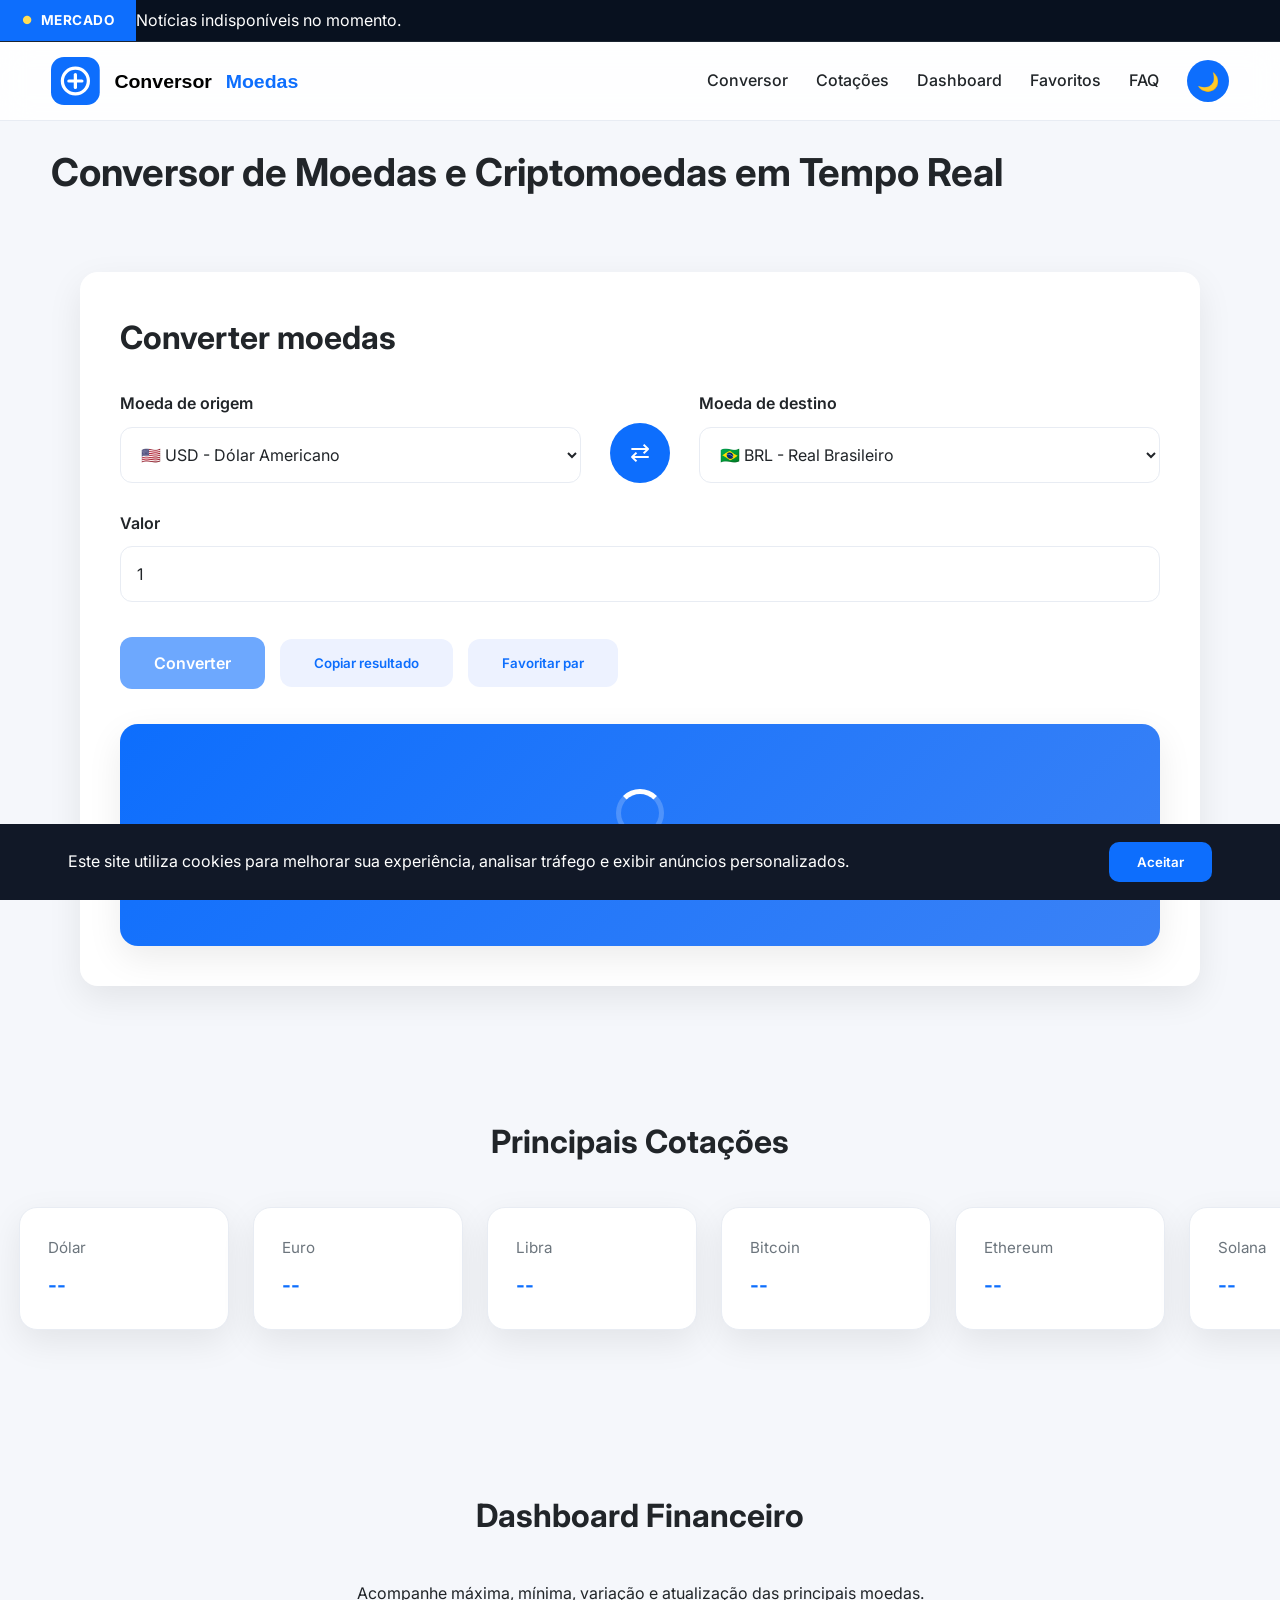
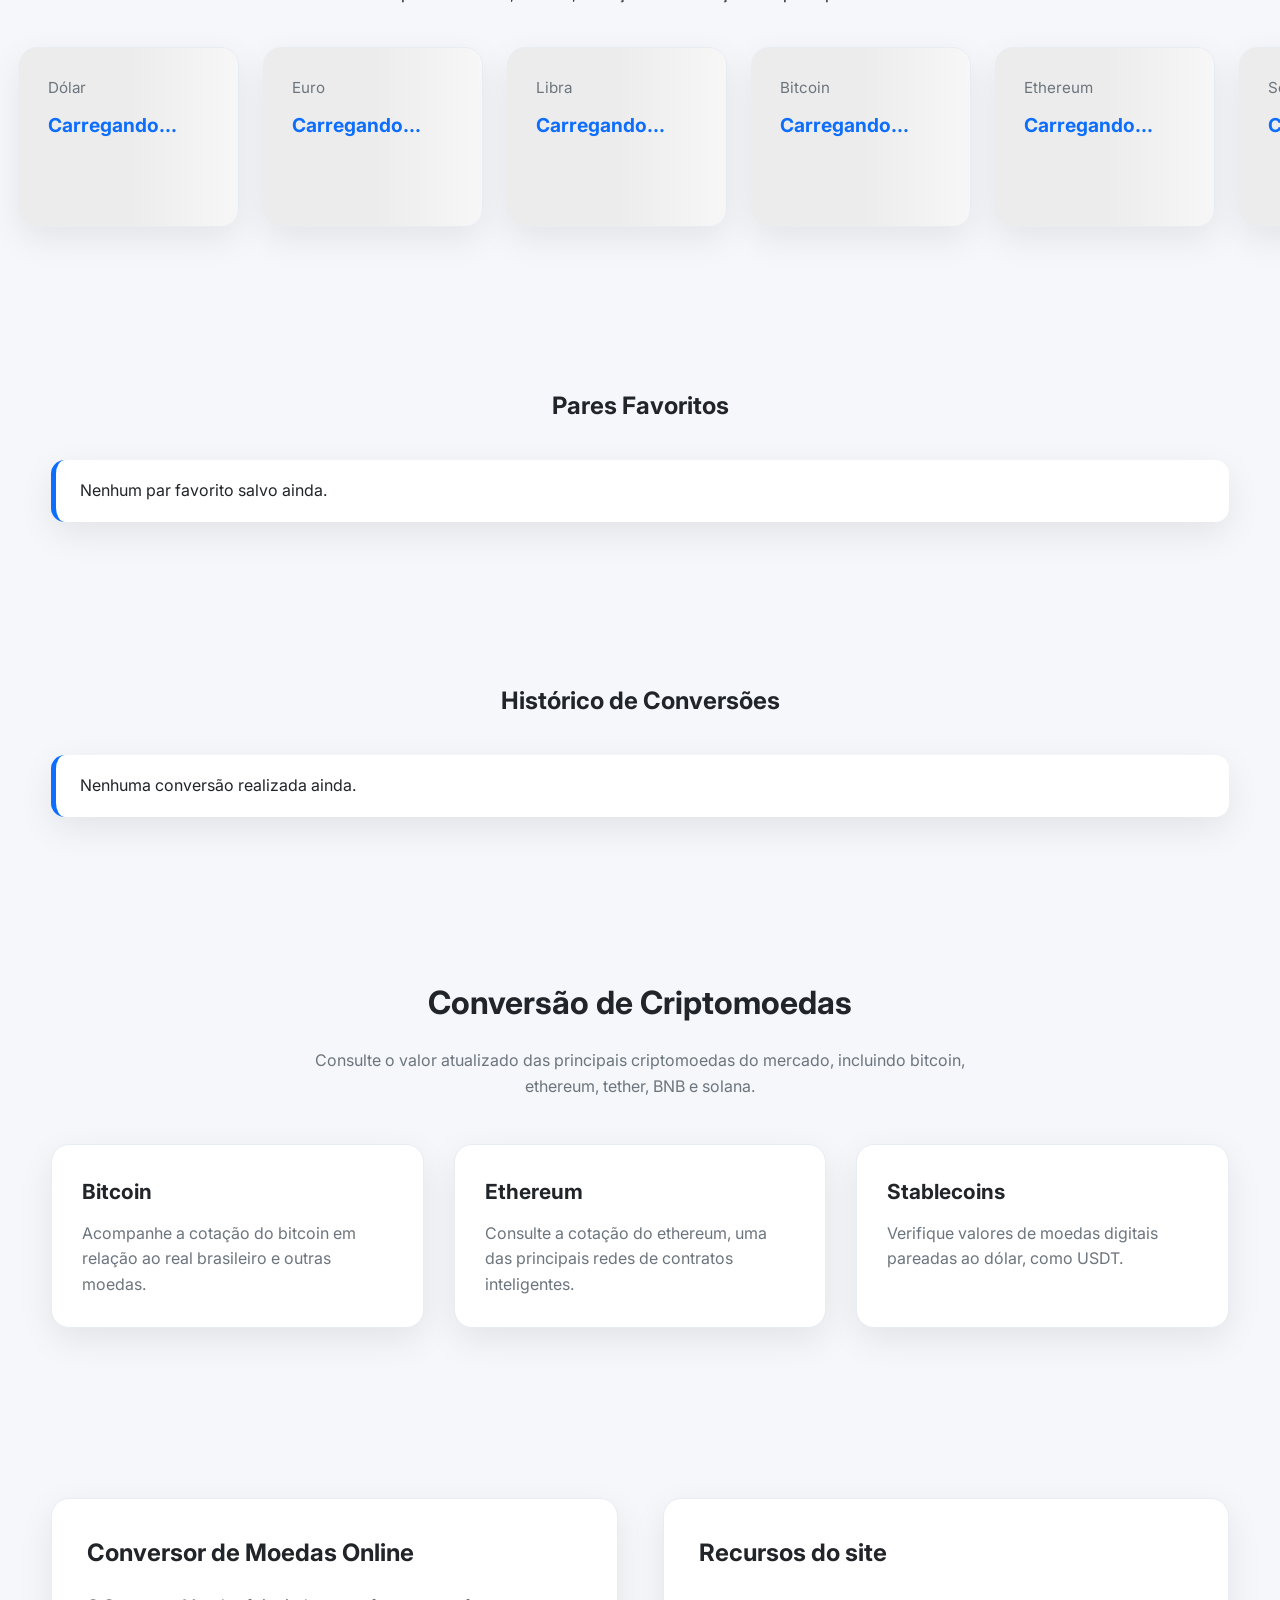
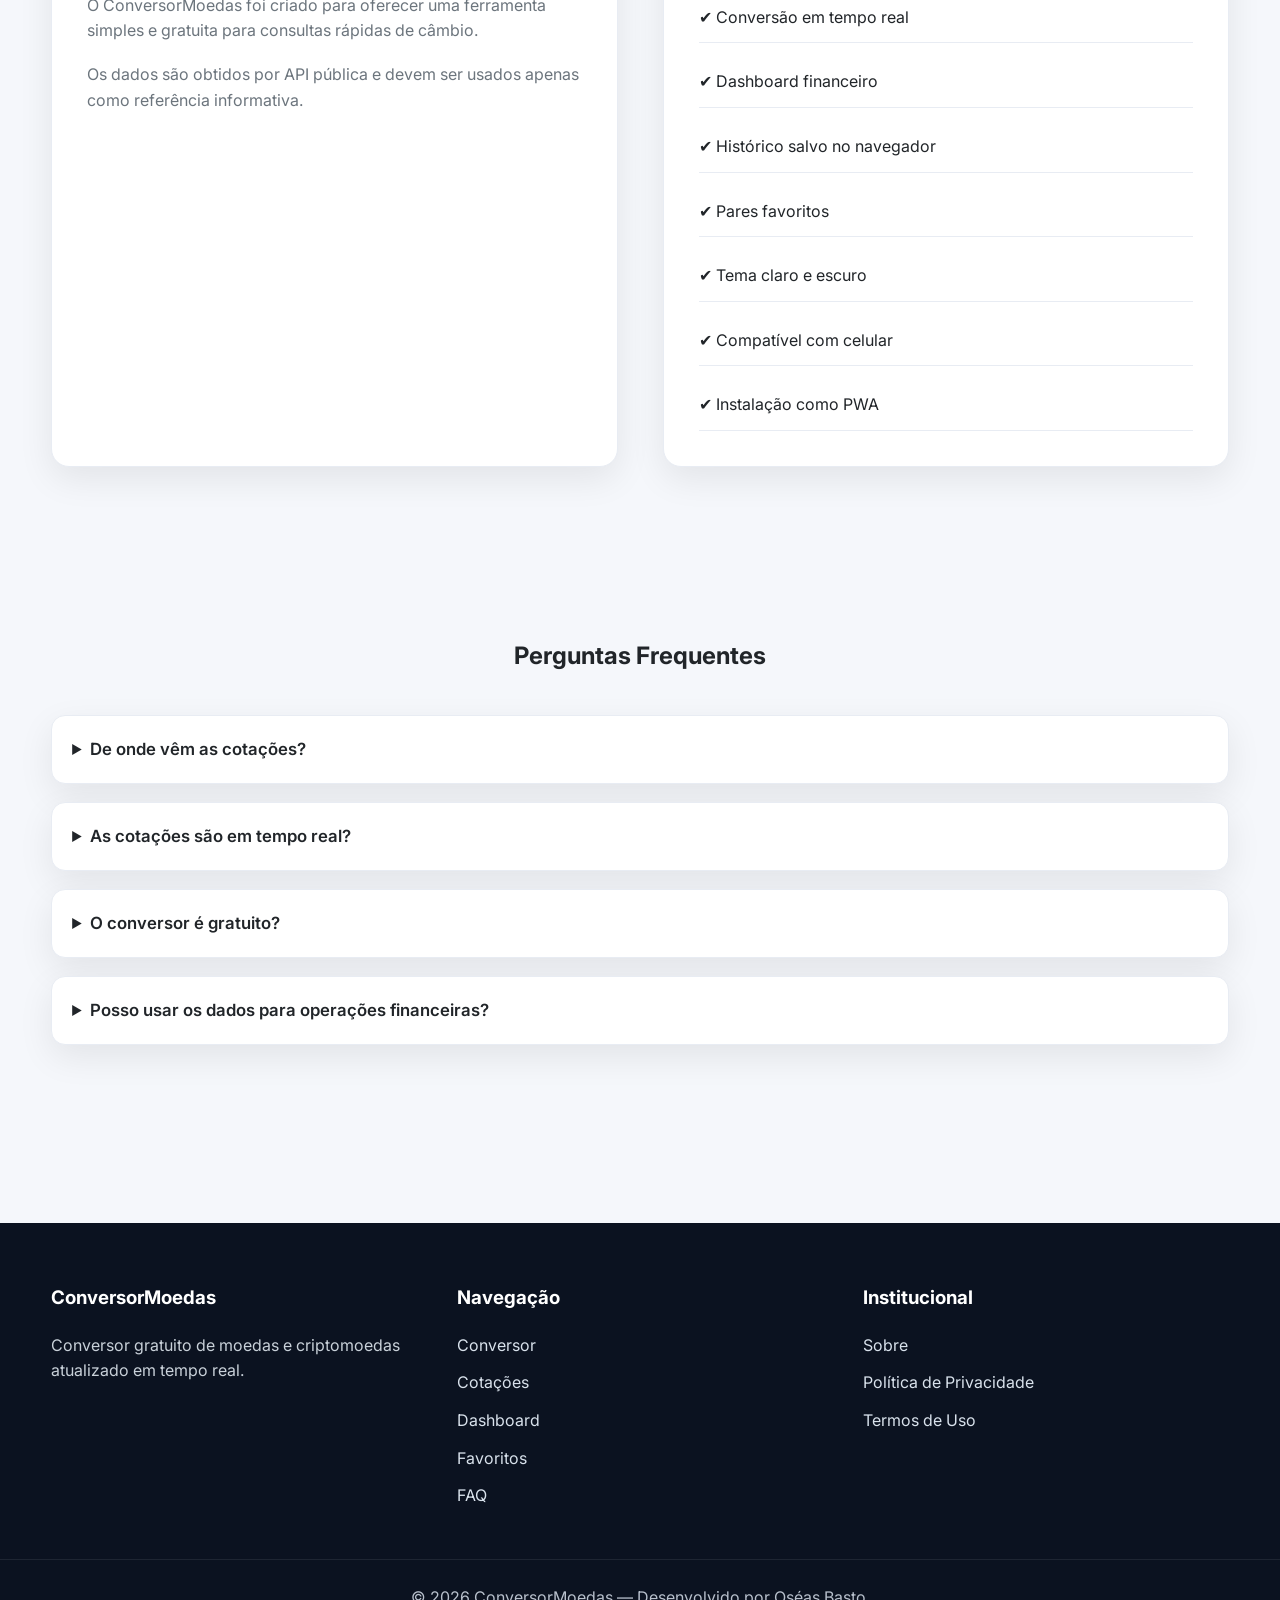
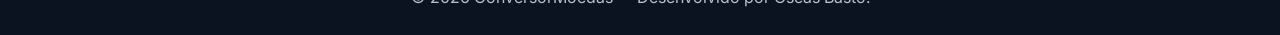
==== index.html @ 01200a3b "Add files via upload" ====
<!DOCTYPE html>
<html lang="pt-BR">

<head>
    <meta charset="UTF-8">
    <meta http-equiv="X-UA-Compatible" content="IE=edge">

    <meta name="viewport" content="width=device-width, initial-scale=1.0">

    <title>Conversor de Moedas Online | Dólar, Euro, Bitcoin e Criptomoedas</title>

    <meta name="description"
        content="Conversor de moedas online gratuito com cotações em tempo real. Converta dólar, euro, libra, real brasileiro, bitcoin, ethereum e diversas criptomoedas.">

    <meta name="keywords"
        content="conversor de moedas, cotação do dólar, dólar hoje, euro hoje, bitcoin, ethereum, criptomoedas, câmbio, real brasileiro, conversor online">

    <meta name="author" content="Oséas Basto">
    <meta name="robots" content="index,follow">
    <meta name="theme-color" content="#0d6efd">

    <link rel="canonical" href="https://oseas-basto.github.io/conversor-moedas/">

    <!-- Open Graph -->
    <meta property="og:type" content="website">
    <meta property="og:locale" content="pt_BR">
    <meta property="og:title" content="Conversor de Moedas Online">
    <meta property="og:description"
        content="Converta moedas e criptomoedas em tempo real com cotações atualizadas automaticamente.">
    <meta property="og:url" content="https://oseas-basto.github.io/conversor-moedas/">
    <meta property="og:image" content="https://oseas-basto.github.io/conversor-moedas/assets/preview.jpg">

    <!-- Twitter / X -->
    <meta name="twitter:card" content="summary_large_image">
    <meta name="twitter:title" content="Conversor de Moedas Online">
    <meta name="twitter:description"
        content="Conversor gratuito de moedas e criptomoedas em tempo real.">
    <meta name="twitter:image" content="https://oseas-basto.github.io/conversor-moedas/assets/preview.jpg">

    <!-- Favicons / PWA -->
    <link rel="icon" href="assets/favicon.ico">
    <link rel="apple-touch-icon" href="assets/apple-touch-icon.png">
    <link rel="manifest" href="site.webmanifest">

    <!-- Google Fonts -->
    <link rel="preconnect" href="https://fonts.googleapis.com">
    <link rel="preconnect" href="https://fonts.gstatic.com" crossorigin>

    <link
        href="https://fonts.googleapis.com/css2?family=Inter:wght@300;400;500;600;700;800&display=swap"
        rel="stylesheet">

    <!-- CSS -->
    <link rel="stylesheet" href="css/styles.css">

    <!-- Google Analytics GA4 -->
    <!-- Troque G-XXXXXXXXXX pelo seu ID real do Google Analytics -->
    <script async src="https://www.googletagmanager.com/gtag/js?id=G-XXXXXXXXXX"></script>

    <script>
        window.dataLayer = window.dataLayer || [];

        function gtag() {
            dataLayer.push(arguments);
        }

        gtag("js", new Date());
        gtag("config", "G-XXXXXXXXXX");
    </script>

    <!-- Google AdSense -->
    <!-- O client já está configurado com seu código informado anteriormente -->
    <script async
        src="https://pagead2.googlesyndication.com/pagead/js/adsbygoogle.js?client=ca-pub-1789274466160316"
        crossorigin="anonymous"></script>

    <!-- Schema.org -->
    <script type="application/ld+json">
    {
        "@context": "https://schema.org",
        "@type": "WebApplication",
        "name": "Conversor de Moedas",
        "url": "https://oseas-basto.github.io/conversor-moedas/",
        "description": "Conversor de moedas online gratuito com cotações em tempo real.",
        "applicationCategory": "FinanceApplication",
        "operatingSystem": "Web",
        "author": {
            "@type": "Person",
            "name": "Oséas Basto"
        },
        "offers": {
            "@type": "Offer",
            "price": "0",
            "priceCurrency": "BRL"
        }
    }
    </script>
</head>

<body>

	<div class="news-ticker" aria-label="Notícias do mercado financeiro">
		<div class="news-ticker-label">
			Mercado
		</div>

		<div class="news-ticker-wrapper">
			<div id="newsTickerContent" class="news-ticker-content">
				<span>Carregando notícias do mercado financeiro...</span>
			</div>
		</div>
	</div>

    <header>
        <div class="container">

            <a href="index.html" class="logo" aria-label="Página inicial">
				<img src="assets/logo.svg" alt="Conversor de Moedas">
			</a>

            <nav aria-label="Menu principal">
                <ul>
                    <li><a href="#converter">Conversor</a></li>
                    <li><a href="#cotacoes">Cotações</a></li>
                    <li><a href="#dashboard">Dashboard</a></li>
                    <li><a href="#favoritos">Favoritos</a></li>
                    <li><a href="#faq">FAQ</a></li>

                    <li>
                        <button id="themeButton" type="button" aria-label="Alternar tema">
                            🌙
                        </button>
                    </li>
                </ul>
            </nav>

        </div>
    </header>

    <main>
	
		
        <section class="hero">
            <div class="container">

                <div class="hero-text fade-up">
                    <h2>
                        Conversor de Moedas e Criptomoedas em Tempo Real
                    </h2

                </div>

            </div>
        </section>

        <section id="converter" class="converter-section">
            <div class="container">

                <div class="converter-card fade-up">

                    <h2>Converter moedas</h2>

                    <div class="converter-grid">

                        <div class="field">
                            <label for="fromCurrency">Moeda de origem</label>

                            <select id="fromCurrency">
                                <option value="USD">🇺🇸 USD - Dólar Americano</option>
                                <option value="EUR">🇪🇺 EUR - Euro</option>
                                <option value="BRL">🇧🇷 BRL - Real Brasileiro</option>
                                <option value="GBP">🇬🇧 GBP - Libra Esterlina</option>
                                <option value="JPY">🇯🇵 JPY - Iene Japonês</option>
                                <option value="CHF">🇨🇭 CHF - Franco Suíço</option>
                                <option value="CAD">🇨🇦 CAD - Dólar Canadense</option>
                                <option value="AUD">🇦🇺 AUD - Dólar Australiano</option>
                                <option value="ARS">🇦🇷 ARS - Peso Argentino</option>
                                <option value="BTC">₿ BTC - Bitcoin</option>
                                <option value="ETH">Ξ ETH - Ethereum</option>
                                <option value="USDT">₮ USDT - Tether</option>
                                <option value="BNB">BNB - Binance Coin</option>
                                <option value="SOL">SOL - Solana</option>
                            </select>
                        </div>

                        <div class="swap">
                            <button id="swapCurrencies" type="button" aria-label="Inverter moedas">
                                ⇄
                            </button>
                        </div>

                        <div class="field">
                            <label for="toCurrency">Moeda de destino</label>

                            <select id="toCurrency">
                                <option value="BRL">🇧🇷 BRL - Real Brasileiro</option>
                                <option value="USD">🇺🇸 USD - Dólar Americano</option>
                                <option value="EUR">🇪🇺 EUR - Euro</option>
                                <option value="GBP">🇬🇧 GBP - Libra Esterlina</option>
                                <option value="JPY">🇯🇵 JPY - Iene Japonês</option>
                                <option value="CHF">🇨🇭 CHF - Franco Suíço</option>
                                <option value="CAD">🇨🇦 CAD - Dólar Canadense</option>
                                <option value="AUD">🇦🇺 AUD - Dólar Australiano</option>
                                <option value="ARS">🇦🇷 ARS - Peso Argentino</option>
                            </select>
                        </div>

                    </div>

                    <div class="field amount">
                        <label for="amount">Valor</label>

                        <input
                            type="number"
                            id="amount"
                            placeholder="Digite um valor"
                            value="1"
                            min="0"
                            step="0.01">
                    </div>

                    <div class="actions">
                        <button id="convertButton" type="button" class="btn-primary">
                            Converter
                        </button>

                        <button id="copyButton" type="button" class="btn-secondary">
                            Copiar resultado
                        </button>

                        <button id="favoriteButton" type="button" class="btn-secondary">
                            Favoritar par
                        </button>
                    </div>

                    <div class="result-card">

                        <div class="loading hidden" id="loading">
                            <div class="spinner"></div>
                            <p>Consultando cotação...</p>
                        </div>

                        <div id="resultContainer">
                            <h3>Resultado</h3>

                            <h2 id="resultValue">--</h2>

                            <div class="quotation">

                                <div>
                                    <span>Cotação</span>
                                    <strong id="exchangeRate">--</strong>
                                </div>

                                <div>
                                    <span>Máxima</span>
                                    <strong id="highValue">--</strong>
                                </div>

                                <div>
                                    <span>Mínima</span>
                                    <strong id="lowValue">--</strong>
                                </div>

                            </div>

                            <p id="lastUpdate" class="last-update">
                                Última atualização: --
                            </p>
                        </div>

                    </div>

                </div>

            </div>
        </section>

        <section id="cotacoes" class="market-section">
            <div class="container">

                <h2>Principais Cotações</h2>

                <div class="market-grid">

                    <article class="market-card">
                        <span>Dólar</span>
                        <strong id="usdPrice">--</strong>
                    </article>

                    <article class="market-card">
                        <span>Euro</span>
                        <strong id="eurPrice">--</strong>
                    </article>

                    <article class="market-card">
                        <span>Libra</span>
                        <strong id="gbpPrice">--</strong>
                    </article>

                    <article class="market-card">
                        <span>Bitcoin</span>
                        <strong id="btcPrice">--</strong>
                    </article>

                    <article class="market-card">
                        <span>Ethereum</span>
                        <strong id="ethPrice">--</strong>
                    </article>

                    <article class="market-card">
                        <span>Solana</span>
                        <strong id="solPrice">--</strong>
                    </article>

                </div>

            </div>
        </section>

        <section id="dashboard" class="market-section">
            <div class="container">

                <h2>Dashboard Financeiro</h2>

                <p class="text-center mb-4">
                    Acompanhe máxima, mínima, variação e atualização das principais moedas.
                </p>

                <div id="dashboardList" class="market-grid"></div>

            </div>
        </section>

        <section id="favoritos" class="history-section">
            <div class="container">

                <h2>Pares Favoritos</h2>

                <div id="favoritesList" class="history-list"></div>

            </div>
        </section>

        <section class="history-section">
            <div class="container">

                <h2>Histórico de Conversões</h2>

                <div id="historyList" class="history-list"></div>

            </div>
        </section>

        <section class="info-section">
            <div class="container">

                <h2>Conversão de Criptomoedas</h2>

                <p>
                    Consulte o valor atualizado das principais criptomoedas do mercado,
                    incluindo bitcoin, ethereum, tether, BNB e solana.
                </p>

                <div class="features">

                    <article>
                        <h3>Bitcoin</h3>
                        <p>
                            Acompanhe a cotação do bitcoin em relação ao real brasileiro
                            e outras moedas.
                        </p>
                    </article>

                    <article>
                        <h3>Ethereum</h3>
                        <p>
                            Consulte a cotação do ethereum, uma das principais redes de
                            contratos inteligentes.
                        </p>
                    </article>

                    <article>
                        <h3>Stablecoins</h3>
                        <p>
                            Verifique valores de moedas digitais pareadas ao dólar,
                            como USDT.
                        </p>
                    </article>

                </div>

            </div>
        </section>

        <section class="about-section">
            <div class="container">

                <div class="about-grid">

                    <article>
                        <h2>Conversor de Moedas Online</h2>

                        <p>
                            O ConversorMoedas foi criado para oferecer uma ferramenta
                            simples e gratuita para consultas rápidas de câmbio.
                        </p>

                        <p>
                            Os dados são obtidos por API pública e devem ser usados
                            apenas como referência informativa.
                        </p>
                    </article>

                    <article>
                        <h2>Recursos do site</h2>

                        <ul class="resource-list">
                            <li>✔ Conversão em tempo real</li>
                            <li>✔ Dashboard financeiro</li>
                            <li>✔ Histórico salvo no navegador</li>
                            <li>✔ Pares favoritos</li>
                            <li>✔ Tema claro e escuro</li>
                            <li>✔ Compatível com celular</li>
                            <li>✔ Instalação como PWA</li>
                        </ul>
                    </article>

                </div>

            </div>
        </section>

        <section id="faq" class="faq-section">
            <div class="container">

                <h2>Perguntas Frequentes</h2>

                <details>
                    <summary>De onde vêm as cotações?</summary>
                    <p>
                        As cotações são obtidas através da AwesomeAPI, uma API pública
                        de dados financeiros.
                    </p>
                </details>

                <details>
                    <summary>As cotações são em tempo real?</summary>
                    <p>
                        As informações são atualizadas periodicamente conforme a
                        disponibilidade da API.
                    </p>
                </details>

                <details>
                    <summary>O conversor é gratuito?</summary>
                    <p>
                        Sim. O uso do ConversorMoedas é gratuito.
                    </p>
                </details>

                <details>
                    <summary>Posso usar os dados para operações financeiras?</summary>
                    <p>
                        Os dados são apenas informativos. Antes de realizar operações
                        financeiras, consulte bancos, corretoras ou instituições autorizadas.
                    </p>
                </details>

            </div>
        </section>

    </main>

    <footer>
        <div class="container footer-grid">

            <div>
                <h3>ConversorMoedas</h3>

                <p>
                    Conversor gratuito de moedas e criptomoedas atualizado em tempo real.
                </p>
            </div>

            <div>
                <h3>Navegação</h3>

                <ul>
                    <li><a href="#converter">Conversor</a></li>
                    <li><a href="#cotacoes">Cotações</a></li>
                    <li><a href="#dashboard">Dashboard</a></li>
                    <li><a href="#favoritos">Favoritos</a></li>
                    <li><a href="#faq">FAQ</a></li>
                </ul>
            </div>

            <div>
                <h3>Institucional</h3>

                <ul>
                    <li><a href="sobre.html">Sobre</a></li>
                    <li><a href="politica-privacidade.html">Política de Privacidade</a></li>
                    <li><a href="termos-uso.html">Termos de Uso</a></li>
                </ul>
            </div>

        </div>

        <div class="copyright">
            <p>
                © 2026 ConversorMoedas — Desenvolvido por Oséas Basto.
            </p>
        </div>
    </footer>

    <button
        id="backToTop"
        class="back-to-top"
        type="button"
        aria-label="Voltar ao topo">
        ↑
    </button>

    <div id="cookieBanner" class="cookie-banner">
        <div class="cookie-content">

            <p>
                Este site utiliza cookies para melhorar sua experiência,
                analisar tráfego e exibir anúncios personalizados.
            </p>

            <button id="acceptCookies" type="button">
                Aceitar
            </button>

        </div>
    </div>

    <!-- JavaScript -->
    <script defer src="js/api.js"></script>
	<script defer src="js/ui.js"></script>
	<script defer src="js/history.js"></script>
	<script defer src="js/favorites.js"></script>
	<script defer src="js/theme.js"></script>
	<script defer src="js/dashboard.js"></script>
	<script defer src="js/converter.js"></script>
	<script defer src="js/news.js"></script>
	<script defer src="js/app.js"></script>
	

</body>

</html>
---- css/styles.css ----
/* ===========================================================
   Conversor de Moedas
   styles.css
   Parte 1/4
   Desenvolvido para GitHub Pages
=========================================================== */

/*==========================
  RESET
===========================*/

*,
*::before,
*::after{
    margin:0;
    padding:0;
    box-sizing:border-box;
}

html{
    scroll-behavior:smooth;
}

body{

    font-family:'Inter',sans-serif;

    background:#f5f7fb;

    color:#222;

    line-height:1.6;

    overflow-x:hidden;

}

/*==========================
  VARIÁVEIS
===========================*/

:root{

    --primary:#0d6efd;

    --primary-dark:#0a58ca;

    --secondary:#198754;

    --danger:#dc3545;

    --warning:#ffc107;

    --dark:#212529;

    --dark2:#343a40;

    --light:#ffffff;

    --gray:#6c757d;

    --border:#e8ecf3;

    --background:#f5f7fb;

    --card:#ffffff;

    --shadow:

        0 12px 35px rgba(0,0,0,.08);

    --radius:18px;

    --transition:.30s ease;

}

/*==========================
  DARK MODE
===========================*/

body.dark{

    --background:#111827;

    --card:#1f2937;

    --light:#1f2937;

    --dark:#f3f4f6;

    --dark2:#d1d5db;

    --border:#374151;

    --gray:#9ca3af;

}

/*==========================
  ELEMENTOS
===========================*/

body{

    background:var(--background);

    color:var(--dark);

}

img{

    max-width:100%;

    display:block;

}

a{

    text-decoration:none;

    color:inherit;

}

ul{

    list-style:none;

}

button{

    border:none;

    cursor:pointer;

    font-family:inherit;

}

input,
select{

    font-family:inherit;

}

/*==========================
  CONTAINER
===========================*/

.container{

    width:min(1200px,92%);

    margin:auto;

}

/*==========================
 HEADER
===========================*/

header{

    position:sticky;

    top:0;

    z-index:999;

    background:rgba(255,255,255,.88);

    backdrop-filter:blur(15px);

    border-bottom:1px solid var(--border);

}

body.dark header{

    background:rgba(17,24,39,.90);

}

header .container{

    display:flex;

    align-items:center;

    justify-content:space-between;

    height:78px;

}

.logo{

    display:flex;

    align-items:center;

    gap:14px;

}

.logo{
    color: var(--dark);
    overflow: visible;
    min-width: 260px;
}

body.dark .logo{
    color: #ffffff;
}

.logo img{
    width: 260px;
    height: auto;
    display: block;
}


.logo h1{

    font-size:1.35rem;

    font-weight:700;

}

.logo span{

    color:var(--primary);

}

/*==========================
 MENU
===========================*/

nav ul{

    display:flex;

    gap:28px;

    align-items:center;

}

nav a{

    font-weight:500;

    transition:var(--transition);

}

nav a:hover{

    color:var(--primary);

}

#themeButton{

    width:42px;

    height:42px;

    border-radius:50%;

    background:var(--primary);

    color:#fff;

    font-size:18px;

    transition:.3s;

}

#themeButton:hover{

    transform:rotate(180deg);

}

/*==========================
 HERO
===========================*/

.hero{

    padding:90px 0 70px;

}

.hero .container{

    display:grid;

    grid-template-columns:1fr 500px;

    gap:50px;

    align-items:center;

}

.hero h2{

    font-size:3.1rem;

    line-height:1.1;

    margin-bottom:22px;

}

.hero p{

    font-size:1.15rem;

    color:var(--gray);

    max-width:650px;

}

.hero-image{

    display:flex;

    justify-content:center;

}

/*==========================
 CONVERTER
===========================*/

.converter-section{

    padding:50px 0;

}

.converter-card{

    background:var(--card);

    border-radius:var(--radius);

    padding:40px;

    box-shadow:var(--shadow);

}

.converter-card h2{

    margin-bottom:28px;

    font-size:2rem;

}

.converter-grid{

    display:grid;

    grid-template-columns:

        1fr
        80px
        1fr;

    gap:20px;

    align-items:end;

}

.field{

    display:flex;

    flex-direction:column;

    gap:10px;

}

.field label{

    font-weight:600;

}

.field select,

.field input{

    height:56px;

    border:1px solid var(--border);

    border-radius:12px;

    padding:0 16px;

    font-size:16px;

    background:var(--light);

    color:var(--dark);

    transition:.25s;

}

.field input:focus,

.field select:focus{

    outline:none;

    border-color:var(--primary);

    box-shadow:0 0 0 4px rgba(13,110,253,.12);

}

.swap{

    display:flex;

    justify-content:center;

}

#swapCurrencies{

    width:60px;

    height:60px;

    border-radius:50%;

    background:var(--primary);

    color:#fff;

    font-size:24px;

    transition:.3s;

}

#swapCurrencies:hover{

    transform:rotate(180deg);

}

.amount{

    margin-top:28px;

}

.actions{

    margin-top:35px;

    display:flex;

    gap:15px;

    flex-wrap:wrap;

}

.btn-primary{

    background:var(--primary);

    color:#fff;

    padding:16px 34px;

    border-radius:12px;

    font-size:16px;

    font-weight:600;

    transition:.3s;

}

.btn-primary:hover{

    background:var(--primary-dark);

    transform:translateY(-2px);

}

.btn-secondary{

    background:#edf2ff;

    color:var(--primary);

    padding:16px 34px;

    border-radius:12px;

    font-weight:600;

    transition:.3s;

}

.btn-secondary:hover{

    transform:translateY(-2px);

    background:#dbe6ff;

}

/*==========================
 RESULTADO
===========================*/

.result-card{

    margin-top:35px;

    background:linear-gradient(
        135deg,
        #0d6efd,
        #3b82f6
    );

    color:#fff;

    border-radius:18px;

    padding:35px;

    box-shadow:var(--shadow);

}

.result-card h3{

    font-size:1rem;

    opacity:.85;

}

#resultValue{

    margin-top:12px;

    font-size:2.8rem;

    font-weight:700;

}

.quotation{

    margin-top:30px;

    display:grid;

    grid-template-columns:repeat(3,1fr);

    gap:20px;

}

.quotation div{

    background:rgba(255,255,255,.12);

    padding:18px;

    border-radius:12px;

}

.quotation span{

    display:block;

    opacity:.8;

    margin-bottom:6px;

    font-size:.9rem;

}

.quotation strong{

    font-size:1.25rem;

}

.last-update{

    margin-top:25px;

    opacity:.85;

    font-size:.9rem;

}

/* ===== Continuação na Parte 2/4 ===== */

/*==========================================================
  DASHBOARD DE COTAÇÕES
==========================================================*/

.market-section{

    padding:80px 0;

}

.market-section h2{

    font-size:2rem;

    margin-bottom:40px;

    text-align:center;

}

.market-grid{

    display:grid;

    grid-template-columns:repeat(auto-fit,minmax(180px,1fr));

    gap:24px;

}

.market-card{

    background:var(--card);

    border-radius:18px;

    padding:28px;

    box-shadow:var(--shadow);

    transition:var(--transition);

    border:1px solid var(--border);

}

.market-card:hover{

    transform:translateY(-8px);

    box-shadow:0 18px 45px rgba(0,0,0,.12);

}

.market-card span{

    display:block;

    color:var(--gray);

    margin-bottom:10px;

    font-size:.95rem;

}

.market-card strong{

    font-size:1.8rem;

    font-weight:700;

    color:var(--primary);

}

/*==========================================================
  CRIPTOMOEDAS
==========================================================*/

.info-section{

    padding:80px 0;

}

.info-section h2{

    text-align:center;

    margin-bottom:20px;

    font-size:2rem;

}

.info-section> .container > p{

    max-width:720px;

    margin:auto;

    text-align:center;

    color:var(--gray);

    margin-bottom:45px;

}

.features{

    display:grid;

    grid-template-columns:repeat(auto-fit,minmax(260px,1fr));

    gap:30px;

}

.features article{

    background:var(--card);

    border-radius:18px;

    padding:30px;

    border:1px solid var(--border);

    box-shadow:var(--shadow);

    transition:var(--transition);

}

.features article:hover{

    transform:translateY(-6px);

}

.features h3{

    margin-bottom:12px;

    font-size:1.3rem;

}

.features p{

    color:var(--gray);

}

/*==========================================================
 HISTÓRICO
==========================================================*/

.history-section{

    padding:80px 0;

}

.history-section h2{

    text-align:center;

    margin-bottom:35px;

}

.history-list{

    display:grid;

    gap:18px;

}

.history-item{

    background:var(--card);

    border-radius:14px;

    padding:18px 24px;

    border-left:5px solid var(--primary);

    box-shadow:var(--shadow);

    display:flex;

    justify-content:space-between;

    align-items:center;

}

.history-item small{

    color:var(--gray);

}

/*==========================================================
 FAQ
==========================================================*/

.faq-section{

    padding:80px 0;

}

.faq-section h2{

    text-align:center;

    margin-bottom:40px;

}

details{

    background:var(--card);

    border-radius:14px;

    margin-bottom:18px;

    padding:20px;

    border:1px solid var(--border);

    box-shadow:var(--shadow);

}

summary{

    cursor:pointer;

    font-weight:600;

    font-size:1.05rem;

}

details p{

    margin-top:15px;

    color:var(--gray);

}

/*==========================================================
 SOBRE
==========================================================*/

.about-section{

    padding:90px 0;

}

.about-grid{

    display:grid;

    grid-template-columns:repeat(auto-fit,minmax(350px,1fr));

    gap:45px;

}

.about-grid article{

    background:var(--card);

    border-radius:18px;

    padding:35px;

    box-shadow:var(--shadow);

    border:1px solid var(--border);

}

.about-grid h2{

    margin-bottom:20px;

}

.about-grid p{

    color:var(--gray);

    margin-bottom:18px;

}

.resource-list{

    display:grid;

    gap:14px;

}

.resource-list li{

    padding:12px 0;

    border-bottom:1px solid var(--border);

}

/*==========================================================
 FOOTER
==========================================================*/

footer{

    background:#0b1220;

    color:#fff;

    padding-top:60px;

    margin-top:80px;

}

.footer-grid{

    display:grid;

    grid-template-columns:repeat(auto-fit,minmax(250px,1fr));

    gap:40px;

}

.footer-grid h3{

    margin-bottom:20px;

}

.footer-grid p{

    color:#c9d1d9;

}

.footer-grid ul{

    display:grid;

    gap:12px;

}

.footer-grid a{

    color:#d9e2ec;

    transition:.25s;

}

.footer-grid a:hover{

    color:#4ea1ff;

}

.copyright{

    border-top:1px solid rgba(255,255,255,.08);

    margin-top:50px;

    padding:25px;

    text-align:center;

    color:#b8c0cc;

}

/*==========================================================
 LOADING
==========================================================*/

.loading{

    display:flex;

    flex-direction:column;

    align-items:center;

    justify-content:center;

    gap:18px;

    padding:30px;

}

.hidden{

    display:none;

}

.spinner{

    width:48px;

    height:48px;

    border:5px solid rgba(255,255,255,.2);

    border-top:5px solid #fff;

    border-radius:50%;

    animation:spin .9s linear infinite;

}

@keyframes spin{

    to{

        transform:rotate(360deg);

    }

}

/*==========================================================
 SKELETON LOADING
==========================================================*/

.skeleton{

    background:linear-gradient(
        90deg,
        #ececec 25%,
        #f7f7f7 50%,
        #ececec 75%
    );

    background-size:200% 100%;

    animation:skeleton 1.2s infinite linear;

}

@keyframes skeleton{

    from{

        background-position:200% 0;

    }

    to{

        background-position:-200% 0;

    }

}

/* ===== Continuação na Parte 3/4 ===== */

/*==========================================================
 ANIMAÇÕES
==========================================================*/

.fade-up{

    animation:fadeUp .7s ease both;

}

.fade-left{

    animation:fadeLeft .7s ease both;

}

.fade-right{

    animation:fadeRight .7s ease both;

}

.zoom-in{

    animation:zoomIn .5s ease both;

}

@keyframes fadeUp{

    from{

        opacity:0;

        transform:translateY(35px);

    }

    to{

        opacity:1;

        transform:translateY(0);

    }

}

@keyframes fadeLeft{

    from{

        opacity:0;

        transform:translateX(-35px);

    }

    to{

        opacity:1;

        transform:translateX(0);

    }

}

@keyframes fadeRight{

    from{

        opacity:0;

        transform:translateX(35px);

    }

    to{

        opacity:1;

        transform:translateX(0);

    }

}

@keyframes zoomIn{

    from{

        opacity:0;

        transform:scale(.8);

    }

    to{

        opacity:1;

        transform:scale(1);

    }

}

/*==========================================================
 BOTÃO VOLTAR AO TOPO
==========================================================*/

.back-to-top{

    position:fixed;

    right:30px;

    bottom:30px;

    width:55px;

    height:55px;

    border-radius:50%;

    background:var(--primary);

    color:#fff;

    font-size:22px;

    display:flex;

    align-items:center;

    justify-content:center;

    box-shadow:var(--shadow);

    transition:.3s;

    opacity:0;

    visibility:hidden;

    z-index:999;

}

.back-to-top.show{

    opacity:1;

    visibility:visible;

}

.back-to-top:hover{

    transform:translateY(-5px);

    background:var(--primary-dark);

}

/*==========================================================
 COOKIE BANNER
==========================================================*/

.cookie-banner{

    position:fixed;

    left:0;

    right:0;

    bottom:0;

    background:#111827;

    color:#fff;

    padding:18px;

    z-index:9999;

    display:none;

}

.cookie-banner.show{

    display:block;

}

.cookie-content{

    width:min(1200px,92%);

    margin:auto;

    display:flex;

    align-items:center;

    justify-content:space-between;

    gap:20px;

}

.cookie-content button{

    background:var(--primary);

    color:#fff;

    padding:12px 28px;

    border-radius:10px;

    font-weight:600;

}

.cookie-content button:hover{

    background:var(--primary-dark);

}

/*==========================================================
 ALERTAS
==========================================================*/

.alert{

    padding:16px;

    border-radius:12px;

    margin:20px 0;

    font-weight:600;

}

.alert-success{

    background:#d1fae5;

    color:#065f46;

    border-left:5px solid #10b981;

}

.alert-error{

    background:#fee2e2;

    color:#991b1b;

    border-left:5px solid #ef4444;

}

.alert-warning{

    background:#fef3c7;

    color:#92400e;

    border-left:5px solid #f59e0b;

}

/*==========================================================
 BADGES
==========================================================*/

.badge{

    display:inline-flex;

    align-items:center;

    justify-content:center;

    padding:6px 12px;

    border-radius:999px;

    font-size:.8rem;

    font-weight:600;

}

.badge-success{

    background:#dcfce7;

    color:#166534;

}

.badge-danger{

    background:#fee2e2;

    color:#991b1b;

}

.badge-primary{

    background:#dbeafe;

    color:#1d4ed8;

}

/*==========================================================
 TABELAS
==========================================================*/

.table{

    width:100%;

    border-collapse:collapse;

    background:var(--card);

    border-radius:14px;

    overflow:hidden;

    box-shadow:var(--shadow);

}

.table th{

    background:var(--primary);

    color:#fff;

    padding:16px;

    text-align:left;

}

.table td{

    padding:16px;

    border-bottom:1px solid var(--border);

}

.table tbody tr:hover{

    background:rgba(13,110,253,.05);

}

/*==========================================================
 SCROLLBAR
==========================================================*/

::-webkit-scrollbar{

    width:10px;

}

::-webkit-scrollbar-track{

    background:var(--background);

}

::-webkit-scrollbar-thumb{

    background:var(--primary);

    border-radius:999px;

}

::-webkit-scrollbar-thumb:hover{

    background:var(--primary-dark);

}

/*==========================================================
 UTILITÁRIOS
==========================================================*/

.text-center{

    text-align:center;

}

.text-right{

    text-align:right;

}

.mt-1{margin-top:10px;}
.mt-2{margin-top:20px;}
.mt-3{margin-top:30px;}
.mt-4{margin-top:40px;}
.mt-5{margin-top:50px;}

.mb-1{margin-bottom:10px;}
.mb-2{margin-bottom:20px;}
.mb-3{margin-bottom:30px;}
.mb-4{margin-bottom:40px;}
.mb-5{margin-bottom:50px;}

.hidden{

    display:none !important;

}

.flex{

    display:flex;

}

.grid{

    display:grid;

}

.w-100{

    width:100%;

}

/*==========================================================
 TRANSIÇÕES GLOBAIS
==========================================================*/

button,
a,
input,
select,
.market-card,
.features article,
.about-grid article{

    transition:all .30s ease;

}

/* ===== Continuação na Parte 4/4 ===== */


/*==========================================================
 RESPONSIVIDADE
==========================================================*/

@media (max-width:1200px){

    .container{

        width:min(1000px,94%);

    }

}

@media (max-width:992px){

    header .container{

        flex-direction:column;

        height:auto;

        padding:18px 0;

        gap:20px;

    }

    nav ul{

        flex-wrap:wrap;

        justify-content:center;

        gap:18px;

    }

    .hero{

        padding:60px 0;

    }

    .hero .container{

        grid-template-columns:1fr;

        text-align:center;

    }

    .hero h2{

        font-size:2.5rem;

    }

    .converter-grid{

        grid-template-columns:1fr;

    }

    .swap{

        order:2;

        margin:10px 0;

    }

    .quotation{

        grid-template-columns:1fr;

    }

    .market-grid{

        grid-template-columns:repeat(2,1fr);

    }

    .features{

        grid-template-columns:1fr;

    }

    .about-grid{

        grid-template-columns:1fr;

    }

}

@media (max-width:768px){

    body{

        font-size:15px;

    }

    .hero h2{

        font-size:2rem;

    }

    .converter-card{

        padding:24px;

    }

    .actions{

        flex-direction:column;

    }

    .btn-primary,
    .btn-secondary{

        width:100%;

    }

    .market-grid{

        grid-template-columns:1fr;

    }

    .footer-grid{

        grid-template-columns:1fr;

        text-align:center;

    }

    .history-item{

        flex-direction:column;

        align-items:flex-start;

        gap:10px;

    }

    .cookie-content{

        flex-direction:column;

        text-align:center;

    }

    .back-to-top{

        right:18px;

        bottom:18px;

    }

}

@media (max-width:480px){

    .hero{

        padding:45px 0;

    }

    .hero h2{

        font-size:1.7rem;

    }

    .converter-card{

        padding:18px;

    }

    .field select,
    .field input{

        height:52px;

        font-size:15px;

    }

    .result-card{

        padding:22px;

    }

    #resultValue{

        font-size:2rem;

    }

}

/*==========================================================
 TELAS GRANDES
==========================================================*/

@media (min-width:1600px){

    .container{

        max-width:1450px;

    }

}

/*==========================================================
 IMPRESSÃO
==========================================================*/

@media print{

    header,
    footer,
    .cookie-banner,
    .back-to-top,
    #themeButton,
    .actions{

        display:none !important;

    }

    body{

        background:#fff;

        color:#000;

    }

    .converter-card,
    .result-card{

        box-shadow:none;

        border:1px solid #ccc;

    }

}

/*==========================================================
 ACESSIBILIDADE
==========================================================*/

:focus-visible{

    outline:3px solid var(--primary);

    outline-offset:3px;

}

button:disabled{

    opacity:.6;

    cursor:not-allowed;

}

::selection{

    background:var(--primary);

    color:#fff;

}

/*==========================================================
 REDUÇÃO DE MOVIMENTO
==========================================================*/

@media (prefers-reduced-motion:reduce){

    *{

        animation:none !important;

        transition:none !important;

        scroll-behavior:auto !important;

    }

}

/*==========================================================
 ESTADOS DE COTAÇÃO
==========================================================*/

.positive{

    color:#16a34a !important;

}

.negative{

    color:#dc2626 !important;

}

.neutral{

    color:#6b7280 !important;

}

/*==========================================================
 PLACEHOLDER
==========================================================*/

::placeholder{

    color:#9ca3af;

}

/*==========================================================
 LINKS
==========================================================*/

a{

    transition:.25s;

}

a:hover{

    color:var(--primary);

}

/*==========================================================
 IMAGENS
==========================================================*/

img{

    user-select:none;

    -webkit-user-drag:none;

}

/* ==========================================================
   LARGURA MAIOR PARA COTAÇÕES E DASHBOARD
========================================================== */

.market-section .container{
    width: min(1560px, 97%);
}

.market-grid{
    display: grid;
    grid-template-columns: repeat(6, minmax(210px, 1fr));
    gap: 24px;
}

#dashboardList{
    grid-template-columns: repeat(6, minmax(220px, 1fr));
}

.market-card{
    overflow: hidden;
    min-width: 0;
}

.market-card strong{
    font-size: clamp(1.2rem, 1.45vw, 1.7rem);
    white-space: nowrap;
    overflow: hidden;
    text-overflow: ellipsis;
}



#dashboardList .market-card{
    min-height: 250px;
}

@media (max-width: 1200px){
    .market-grid,
    #dashboardList{
        grid-template-columns: repeat(3, minmax(220px, 1fr));
    }
}

@media (max-width: 768px){
    .market-grid,
    #dashboardList{
        grid-template-columns: repeat(2, minmax(160px, 1fr));
    }
}

@media (max-width: 520px){
    .market-grid,
    #dashboardList{
        grid-template-columns: 1fr;
    }
}



/* ==========================================================
   TICKER DE NOTÍCIAS FINANCEIRAS
========================================================== */

.news-ticker{
    width: 100%;
    height: 42px;
    display: flex;
    align-items: center;
    background: #08111f;
    color: #ffffff;
    border-bottom: 1px solid rgba(255,255,255,.08);
    overflow: hidden;
    position: relative;
    z-index: 1000;
}

.news-ticker-label{
    height: 100%;
    min-width: 120px;
    padding: 0 22px;
    display: flex;
    align-items: center;
    justify-content: center;
    background: var(--primary);
    color: #ffffff;
    font-weight: 700;
    text-transform: uppercase;
    letter-spacing: .04em;
    font-size: .85rem;
    flex-shrink: 0;
}

.news-ticker-label::before{
    content: "●";
    margin-right: 8px;
    font-size: .7rem;
    color: #ffdd57;
}

.news-ticker-wrapper{
    flex: 1;
    overflow: hidden;
    white-space: nowrap;
}

.news-ticker-content{
    width: 100%;
    overflow: hidden;
}

.ticker-track{
    display: flex;
    width: max-content;
    animation: tickerMove 90s linear infinite;
}

.news-ticker:hover .ticker-track{
    animation-play-state: paused;
}

.ticker-items{
    display: flex;
    align-items: center;
    flex-shrink: 0;
}

.news-ticker a{
    color: #ffffff;
    font-size: .92rem;
    font-weight: 500;
    padding: 0 18px;
    white-space: nowrap;
    transition: .25s;
}

.news-ticker a:hover{
    color: #66b2ff;
}

.ticker-separator{
    color: #4ea1ff;
    font-weight: 700;
}

@keyframes tickerMove{
    from{
        transform: translateX(0);
    }

    to{
        transform: translateX(-50%);
    }
}

/* Ajuste do header abaixo do ticker */
header{
    top: 0;
}

/* Responsivo */
@media (max-width: 768px){
    .news-ticker{
        height: 38px;
    }

    .news-ticker-label{
        min-width: 90px;
        padding: 0 14px;
        font-size: .75rem;
    }

    .news-ticker a{
        font-size: .82rem;
        padding: 0 14px;
    }

    .ticker-track{
        animation-duration: 80s;
    }
}

/* ==========================================================
   TICKER FIXO NO TOPO AO ROLAR A PÁGINA
========================================================== */

.news-ticker{
    position: sticky;
    top: 0;
    z-index: 2000;
}

/* Header fica logo abaixo do ticker */
header{
    position: sticky;
    top: 42px;
    z-index: 1900;
}

@media (max-width: 1100px){
    .hero h2{
        white-space: normal;
        font-size: clamp(2rem, 6vw, 3rem);
    }

    .converter-grid{
        grid-template-columns: 1fr;
    }

    .swap{
        margin: 8px 0;
    }
}

@media (max-width: 768px){
    .hero{
        padding: 32px 0 20px;
    }

    .hero-text{
        text-align: left;
    }

    .converter-card{
        padding: 24px;
    }
}


/* ==========================================================
   ALINHAMENTO GERAL DO HERO E CONVERSOR
========================================================== */

/* Define uma largura padrão mais elegante para a área principal */
.hero .container,
.converter-section .container{
    width: min(1250px, 92%);
    margin: 0 auto;
}

/* Centraliza visualmente o bloco do topo */
.hero{
    padding: 30px 0 25px;
}

.hero .container{
    display: block;
}

/* Faz o título alinhar com o card do conversor */
.hero-text{
    width: min(1700px, 100%);
    margin: 0 auto;
    text-align: left;
}

/* Título em uma linha no desktop */
.hero h2{
    white-space: nowrap;
    max-width: none;
    width: 50%;
    font-size: clamp(2.2rem, 3vw, 3.4rem);
    line-height: 1.12;
    margin-bottom: 18px;
}



/* Aproxima o conversor do texto */
.converter-section{
    padding: 35px 0 50px;
}

/* Card do conversor alinhado ao texto */
.converter-card{
    width: min(1120px, 100%);
    margin: 0 auto;
}

/* Melhora alinhamento interno dos campos */
.converter-grid{
    grid-template-columns: 1fr 70px 1fr;
    align-items: end;
    gap: 24px;
}

/* Botão de inverter centralizado entre os selects */
.swap{
    display: flex;
    align-items: end;
    justify-content: center;
    height: 100%;
}

#swapCurrencies{
    margin-bottom: 0;
}

/* Campo valor ocupa largura total de forma limpa */
.amount{
    margin-top: 28px;
}

/* Botões alinhados */
.actions{
    align-items: center;
}
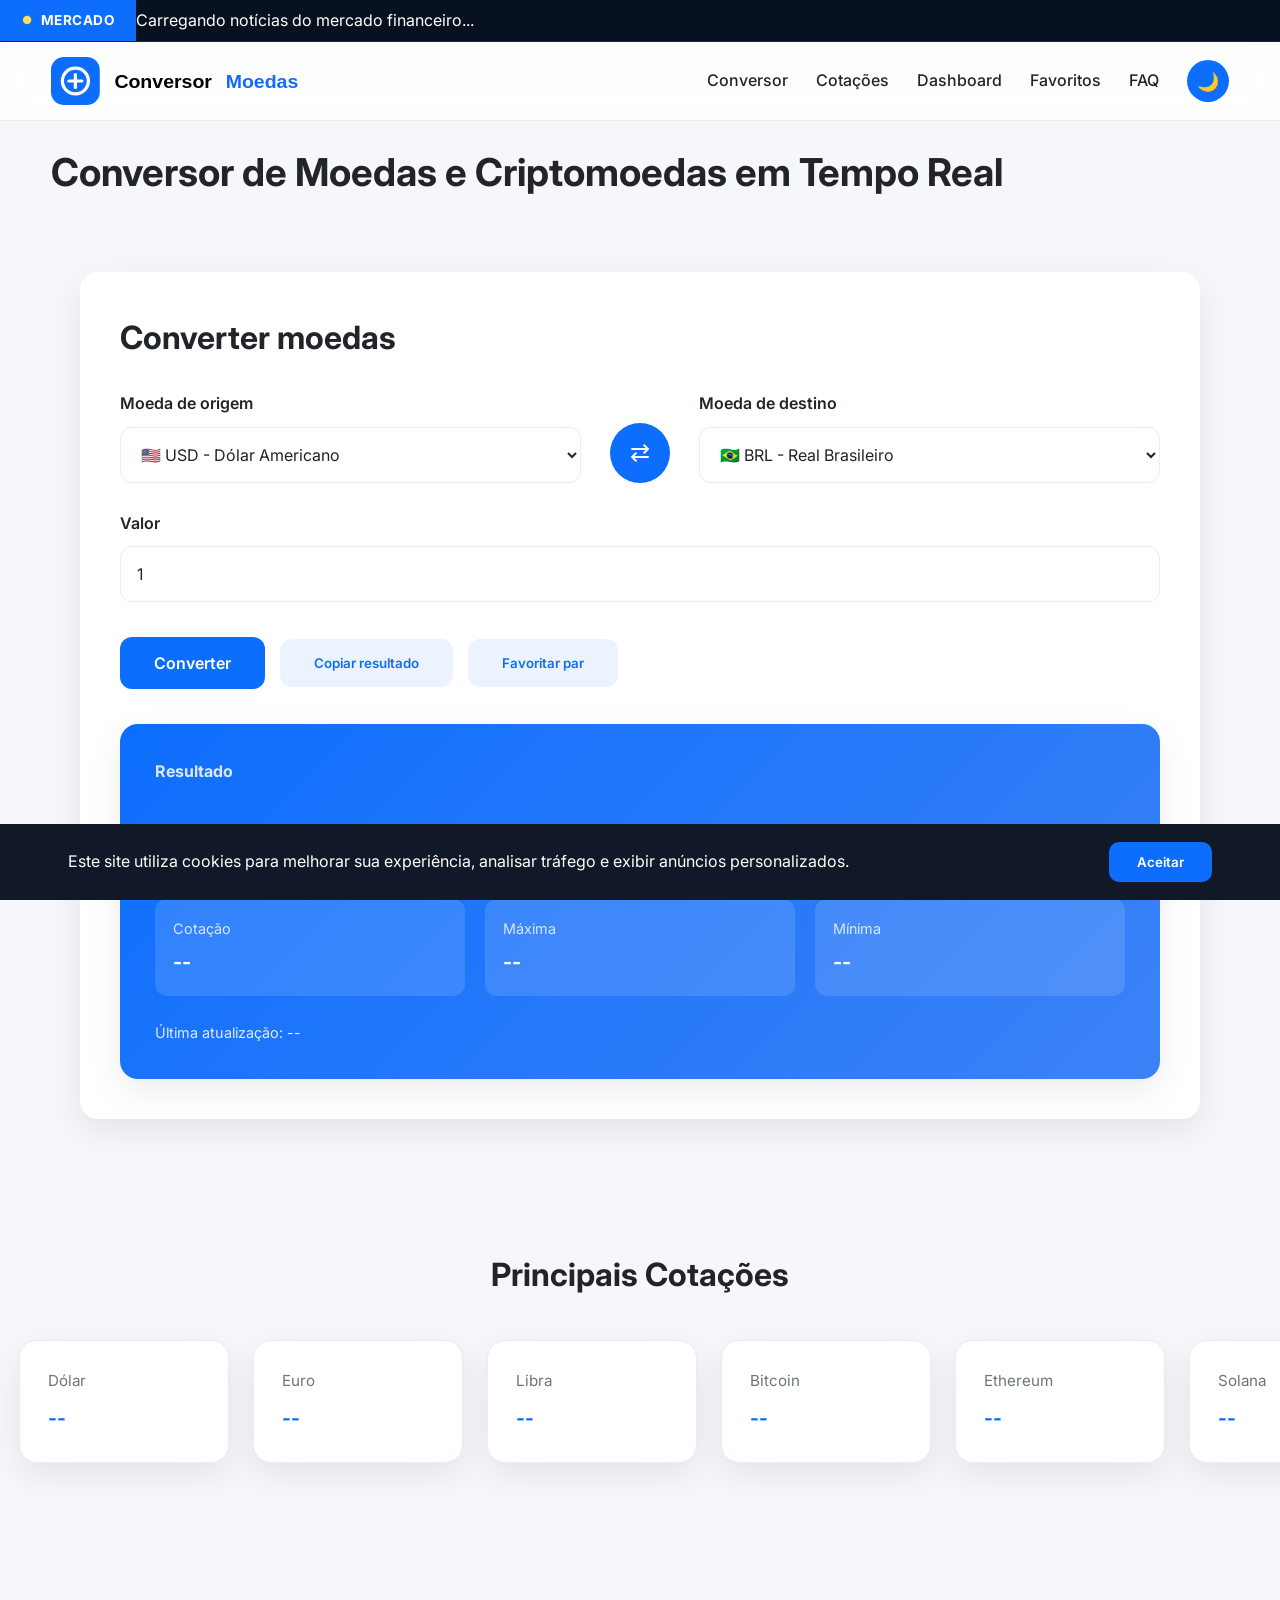
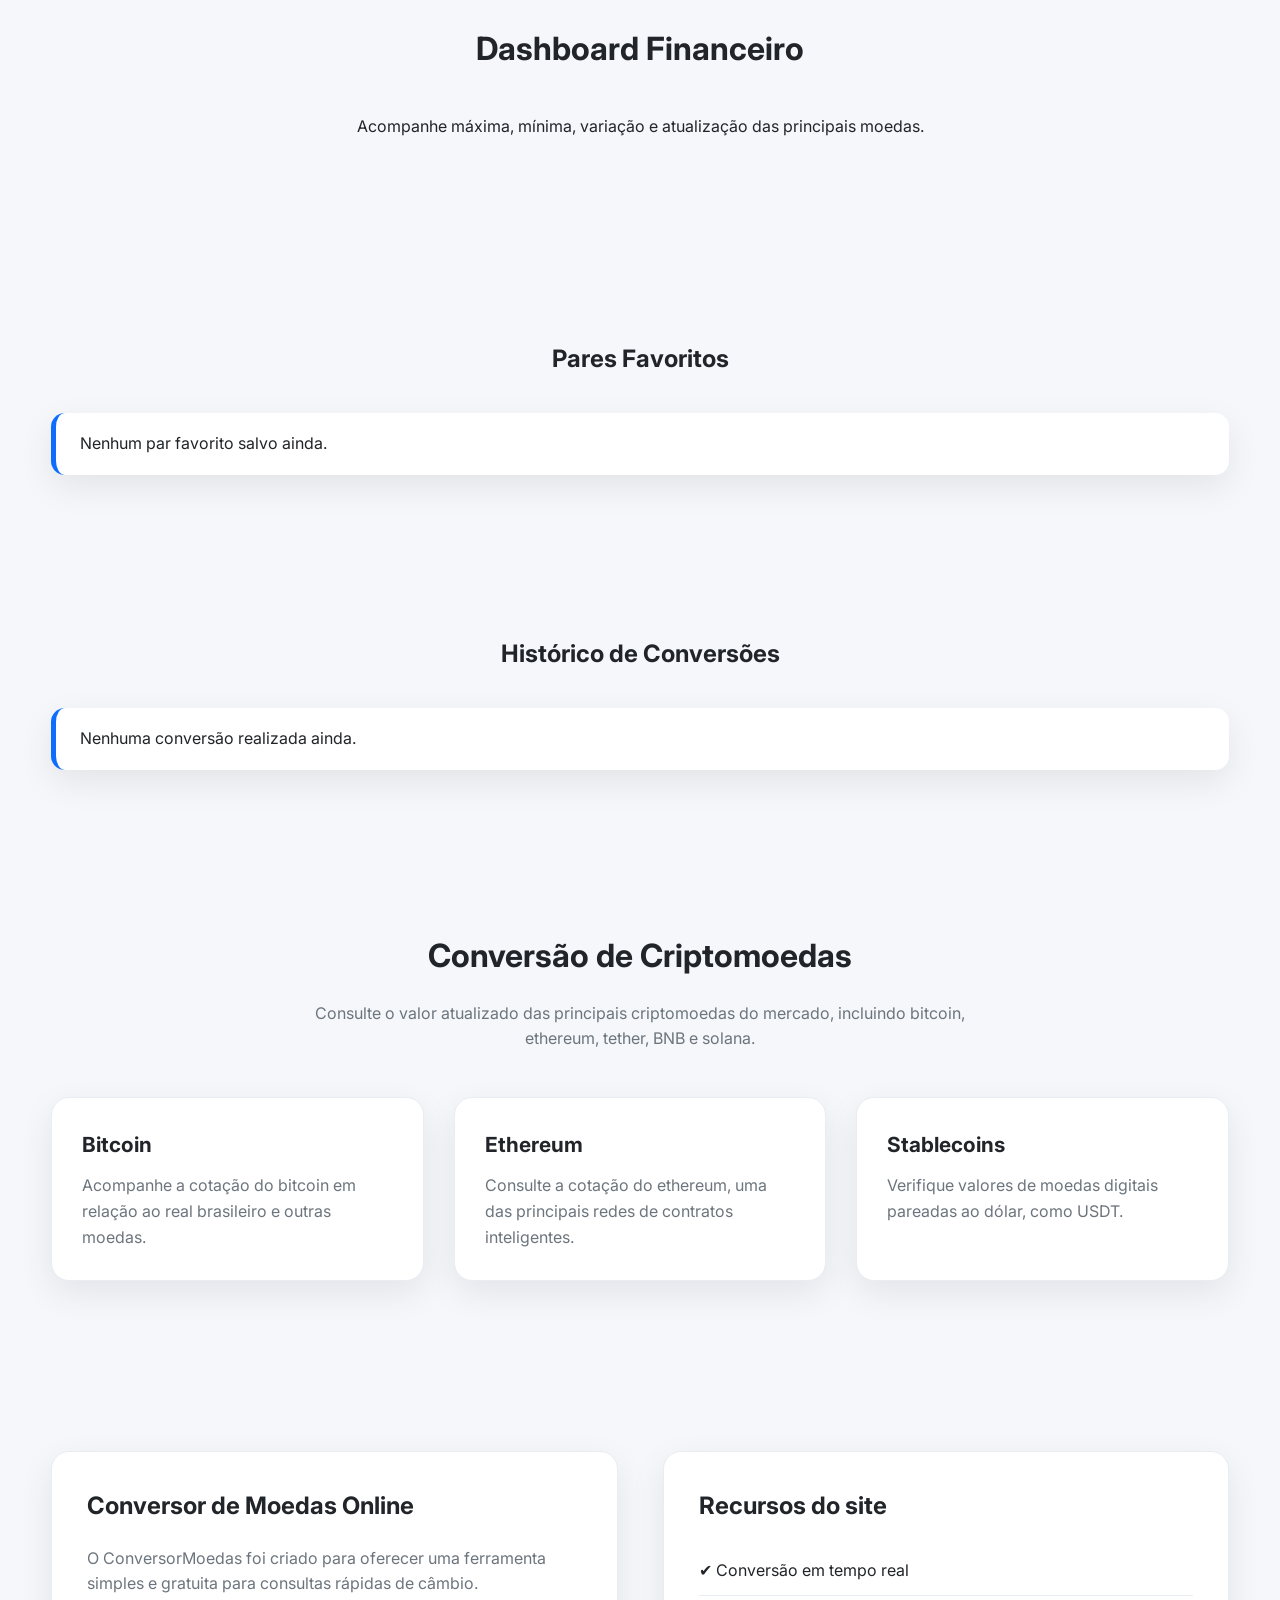
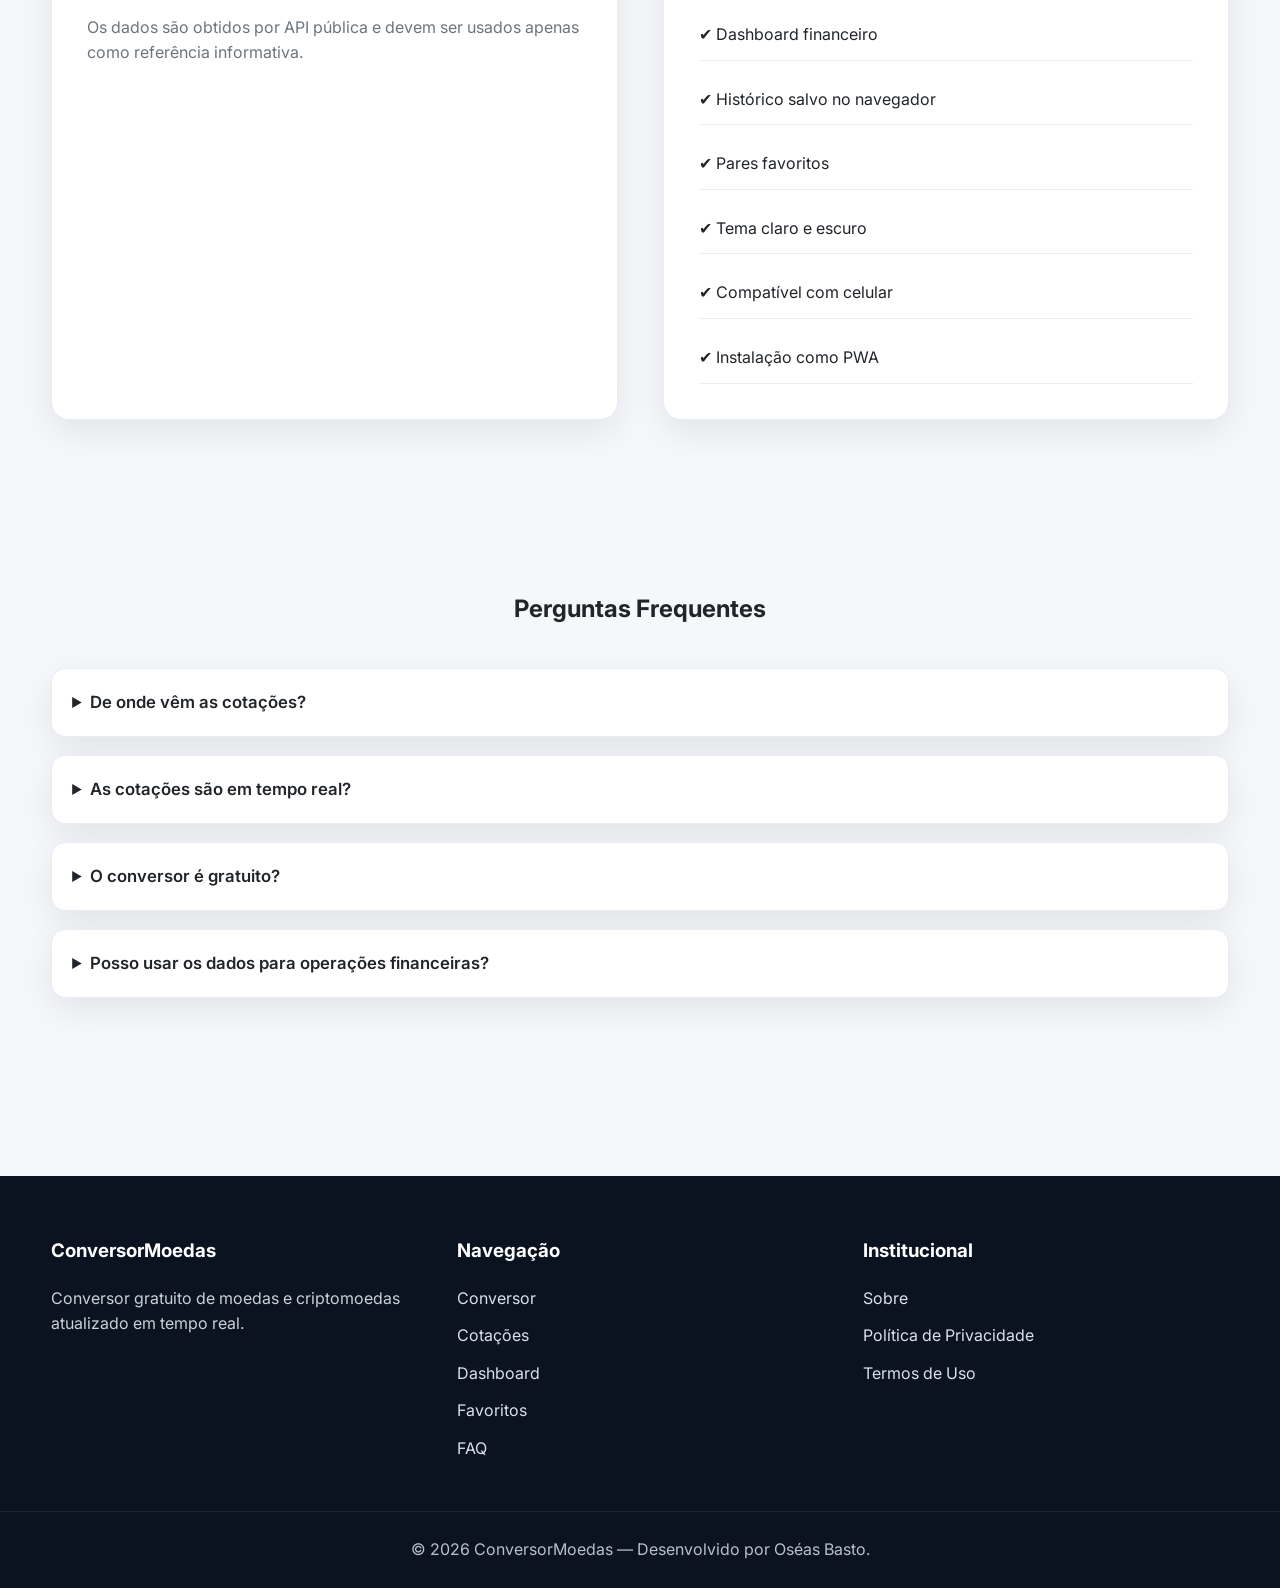
==== commit 648982ee: "Add files via upload" ====
--- a/index.html
+++ b/index.html
@@ -19,7 +19,7 @@
     <meta name="robots" content="index,follow">
     <meta name="theme-color" content="#0d6efd">
 
-    <link rel="canonical" href="https://oseas-basto.github.io/conversor-moedas/">
+    <link rel="canonical" href="https://oseas-basto.github.io/conversor_moedas/">
 
     <!-- Open Graph -->
     <meta property="og:type" content="website">
@@ -27,15 +27,15 @@
     <meta property="og:title" content="Conversor de Moedas Online">
     <meta property="og:description"
         content="Converta moedas e criptomoedas em tempo real com cotações atualizadas automaticamente.">
-    <meta property="og:url" content="https://oseas-basto.github.io/conversor-moedas/">
-    <meta property="og:image" content="https://oseas-basto.github.io/conversor-moedas/assets/preview.jpg">
+    <meta property="og:url" content="https://oseas-basto.github.io/conversor_moedas/">
+    <meta property="og:image" content="https://oseas-basto.github.io/conversor_moedas/assets/preview.jpg">
 
     <!-- Twitter / X -->
     <meta name="twitter:card" content="summary_large_image">
     <meta name="twitter:title" content="Conversor de Moedas Online">
     <meta name="twitter:description"
         content="Conversor gratuito de moedas e criptomoedas em tempo real.">
-    <meta name="twitter:image" content="https://oseas-basto.github.io/conversor-moedas/assets/preview.jpg">
+    <meta name="twitter:image" content="https://oseas-basto.github.io/conversor_moedas/assets/preview.jpg">
 
     <!-- Favicons / PWA -->
     <link rel="icon" href="assets/favicon.ico">
@@ -80,7 +80,7 @@
         "@context": "https://schema.org",
         "@type": "WebApplication",
         "name": "Conversor de Moedas",
-        "url": "https://oseas-basto.github.io/conversor-moedas/",
+        "url": "https://oseas-basto.github.io/conversor_moedas/",
         "description": "Conversor de moedas online gratuito com cotações em tempo real.",
         "applicationCategory": "FinanceApplication",
         "operatingSystem": "Web",
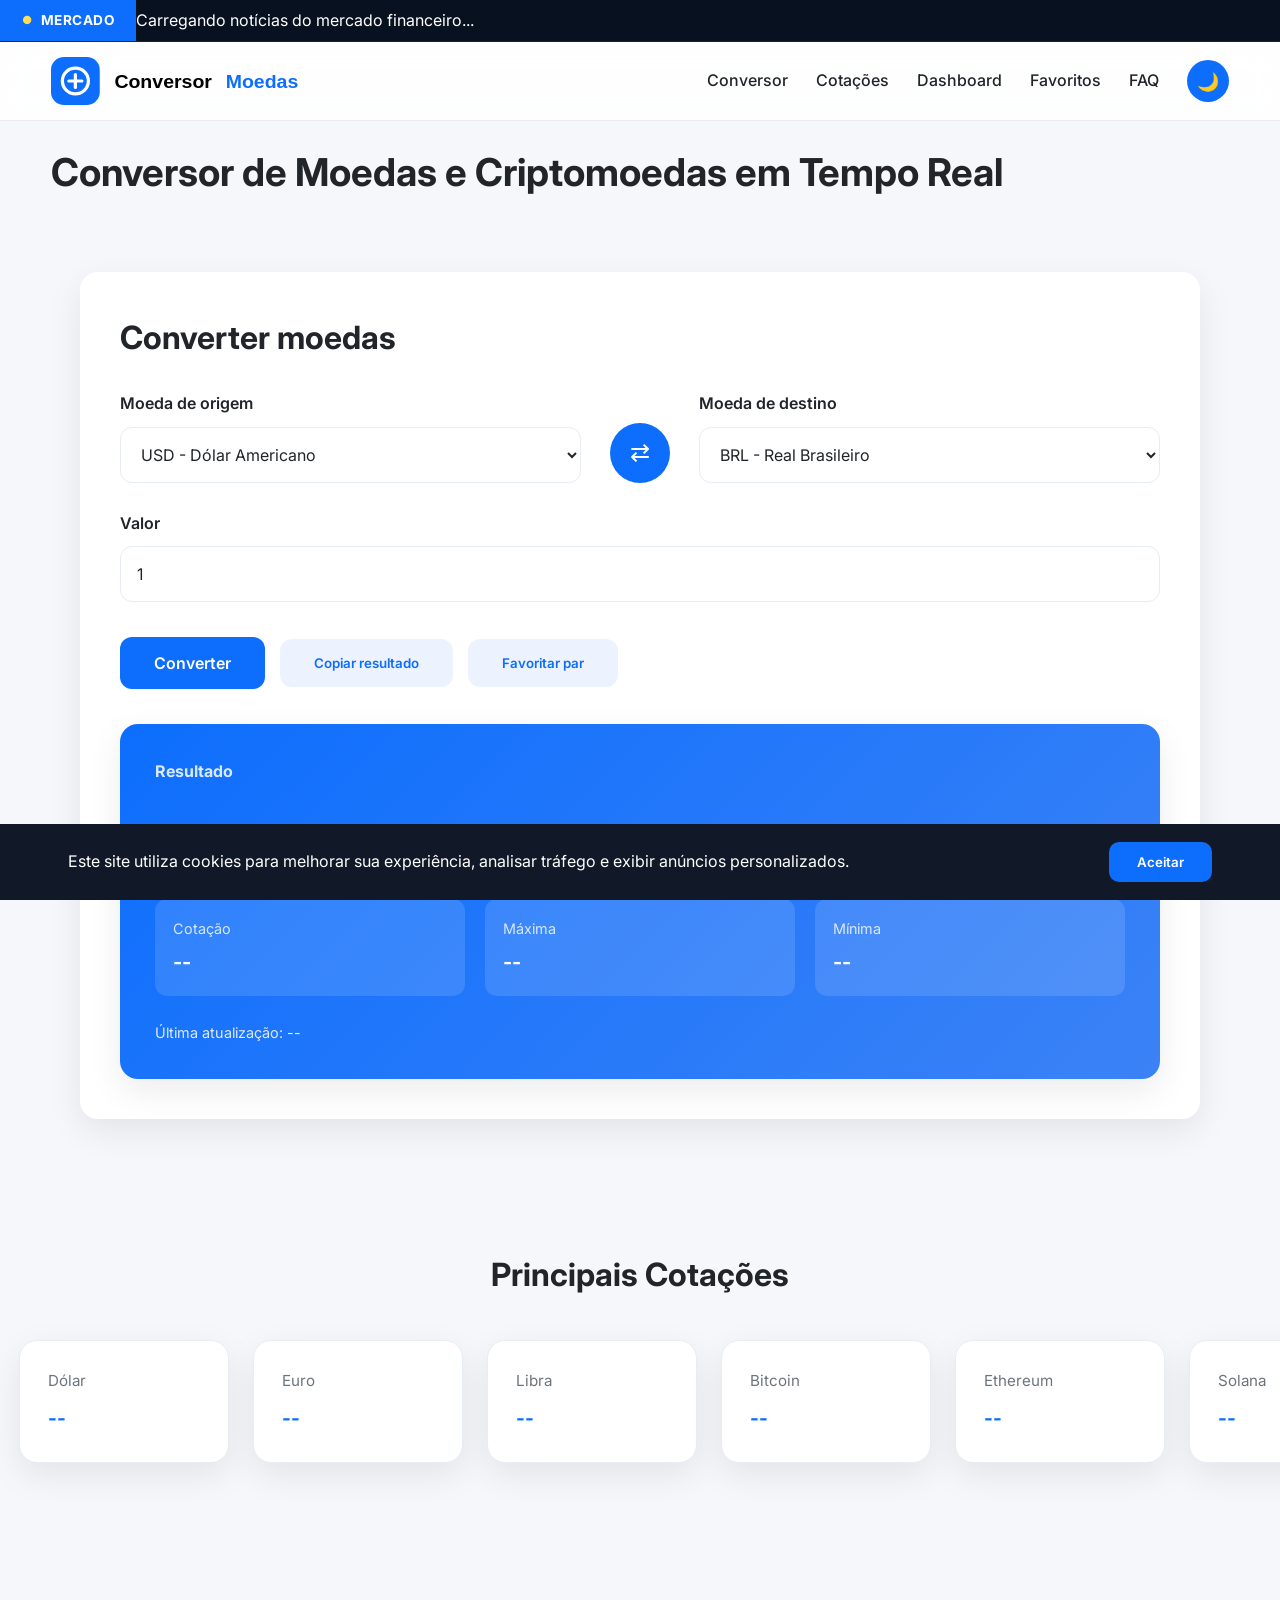
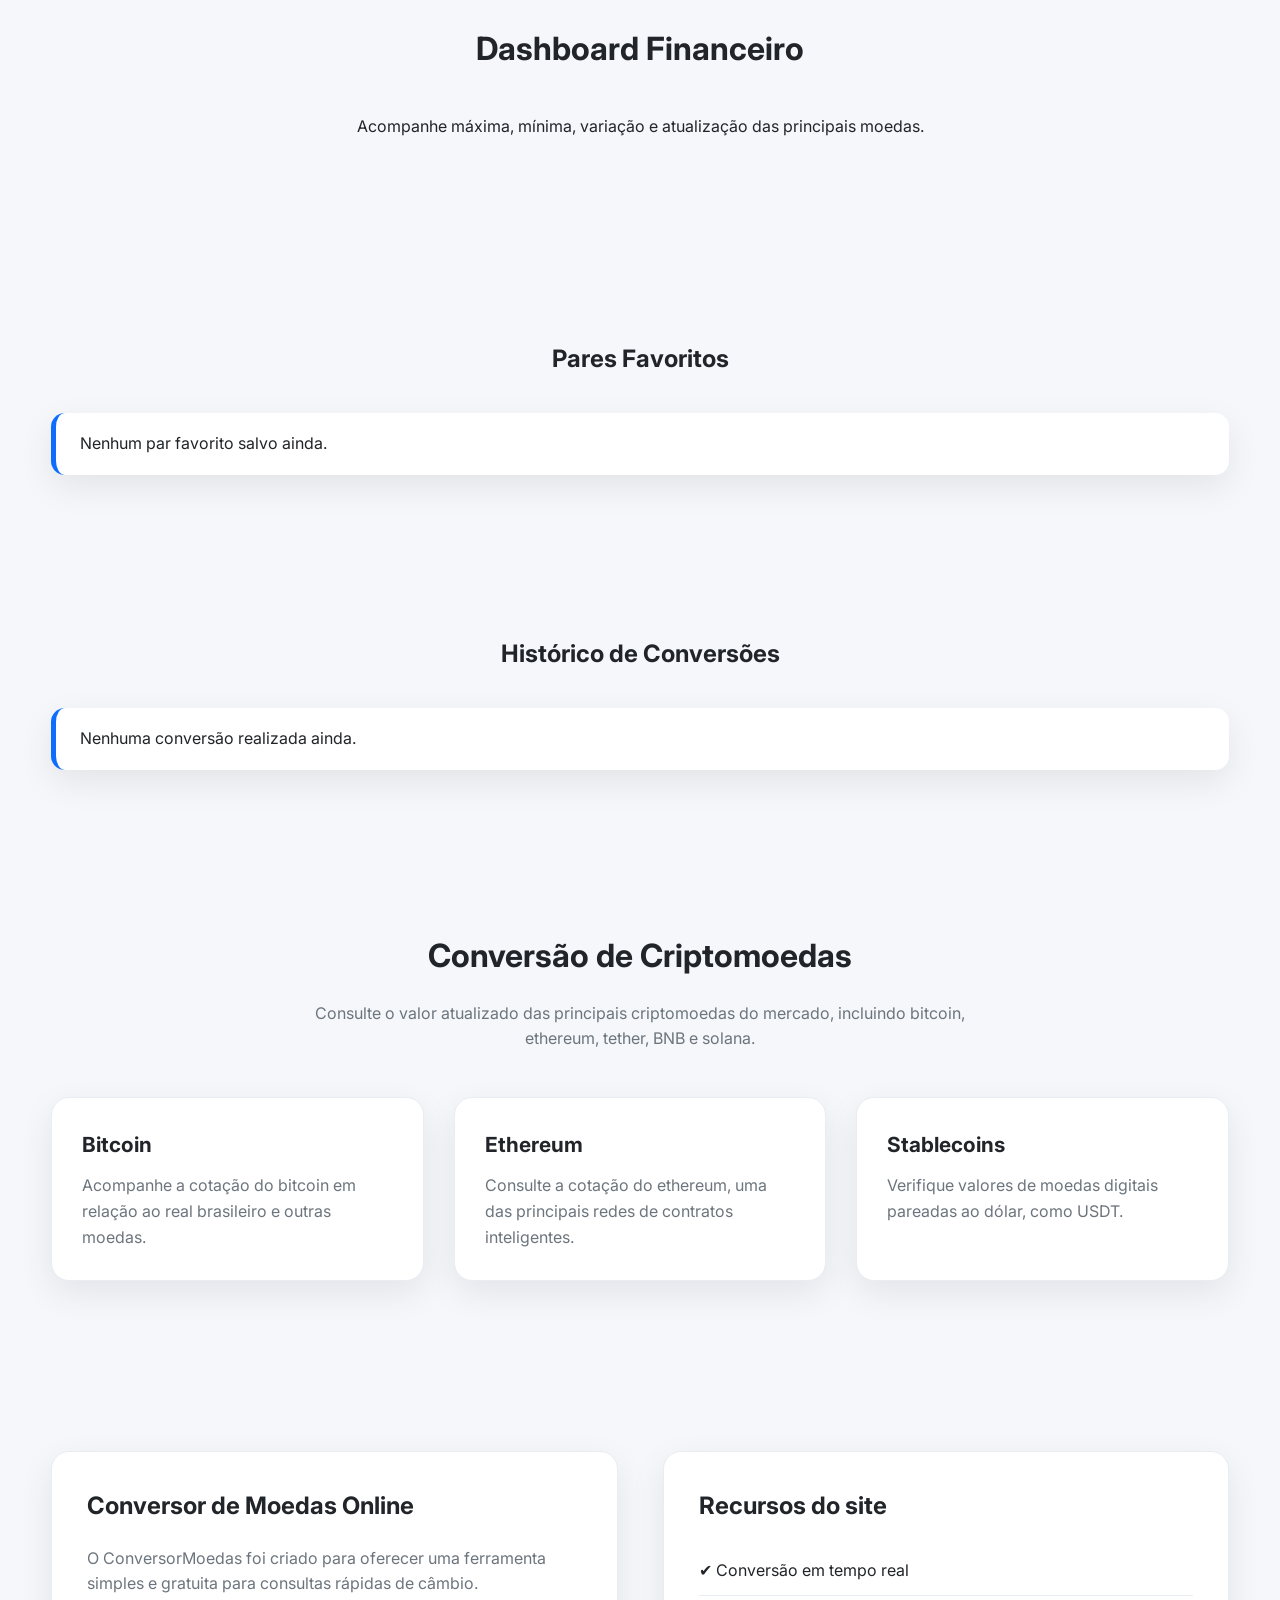
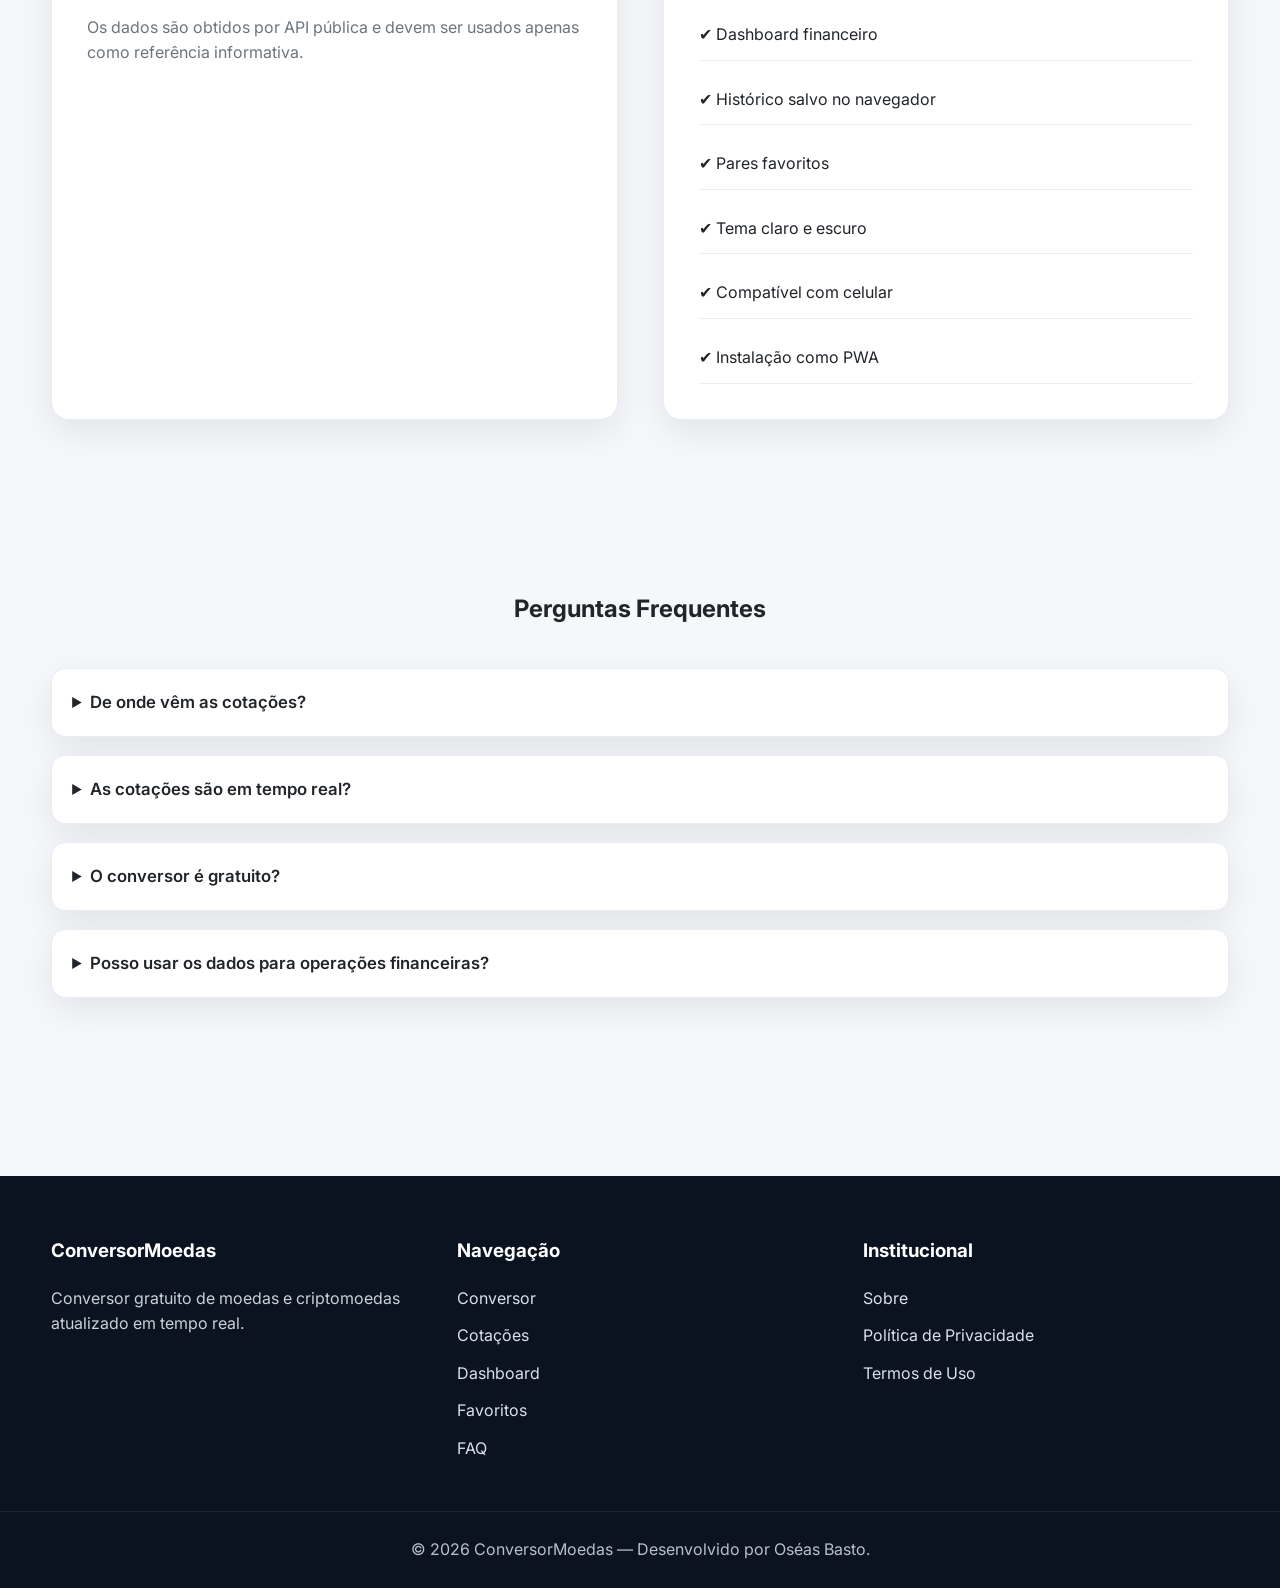
==== commit 54342262: "Add files via upload" ====
--- a/index.html
+++ b/index.html
@@ -17,8 +17,9 @@
 
     <meta name="author" content="Oséas Basto">
     <meta name="robots" content="index,follow">
+	<meta name="google-site-verification" content="9PEkSAeF8zlzKBSfvxKc2YqwRIOSFqVloyDVzRHz0YI" />
     <meta name="theme-color" content="#0d6efd">
-
+	
     <link rel="canonical" href="https://oseas-basto.github.io/conversor_moedas/">
 
     <!-- Open Graph -->
@@ -166,20 +167,53 @@
                             <label for="fromCurrency">Moeda de origem</label>
 
                             <select id="fromCurrency">
-                                <option value="USD">🇺🇸 USD - Dólar Americano</option>
-                                <option value="EUR">🇪🇺 EUR - Euro</option>
-                                <option value="BRL">🇧🇷 BRL - Real Brasileiro</option>
-                                <option value="GBP">🇬🇧 GBP - Libra Esterlina</option>
-                                <option value="JPY">🇯🇵 JPY - Iene Japonês</option>
-                                <option value="CHF">🇨🇭 CHF - Franco Suíço</option>
-                                <option value="CAD">🇨🇦 CAD - Dólar Canadense</option>
-                                <option value="AUD">🇦🇺 AUD - Dólar Australiano</option>
-                                <option value="ARS">🇦🇷 ARS - Peso Argentino</option>
-                                <option value="BTC">₿ BTC - Bitcoin</option>
-                                <option value="ETH">Ξ ETH - Ethereum</option>
-                                <option value="USDT">₮ USDT - Tether</option>
-                                <option value="BNB">BNB - Binance Coin</option>
-                                <option value="SOL">SOL - Solana</option>
+                                <option value="USD" data-flag="us">USD - Dólar Americano</option>
+									<option value="BRL" data-flag="br">BRL - Real Brasileiro</option>
+									<option value="EUR" data-flag="eu">EUR - Euro</option>
+									<option value="GBP" data-flag="gb">GBP - Libra Esterlina</option>
+									<option value="JPY" data-flag="jp">JPY - Iene Japonês</option>
+									<option value="CHF" data-flag="ch">CHF - Franco Suíço</option>
+									<option value="CAD" data-flag="ca">CAD - Dólar Canadense</option>
+									<option value="AUD" data-flag="au">AUD - Dólar Australiano</option>
+									<option value="NZD" data-flag="nz">NZD - Dólar Neozelandês</option>
+									<option value="ARS" data-flag="ar">ARS - Peso Argentino</option>
+									<option value="CLP" data-flag="cl">CLP - Peso Chileno</option>
+									<option value="UYU" data-flag="uy">UYU - Peso Uruguaio</option>
+									<option value="MXN" data-flag="mx">MXN - Peso Mexicano</option>
+									<option value="CNY" data-flag="cn">CNY - Yuan Chinês</option>
+									<option value="HKD" data-flag="hk">HKD - Dólar de Hong Kong</option>
+									<option value="SGD" data-flag="sg">SGD - Dólar de Singapura</option>
+									<option value="KRW" data-flag="kr">KRW - Won Sul-Coreano</option>
+									<option value="INR" data-flag="in">INR - Rúpia Indiana</option>
+									<option value="RUB" data-flag="ru">RUB - Rublo Russo</option>
+									<option value="TRY" data-flag="tr">TRY - Lira Turca</option>
+									<option value="ZAR" data-flag="za">ZAR - Rand Sul-Africano</option>
+									<option value="SEK" data-flag="se">SEK - Coroa Sueca</option>
+									<option value="NOK" data-flag="no">NOK - Coroa Norueguesa</option>
+									<option value="DKK" data-flag="dk">DKK - Coroa Dinamarquesa</option>
+									<option value="PLN" data-flag="pl">PLN - Zlóti Polonês</option>
+									<option value="ILS" data-flag="il">ILS - Novo Shekel Israelense</option>
+									<option value="AED" data-flag="ae">AED - Dirham dos Emirados</option>
+									<option value="SAR" data-flag="sa">SAR - Riyal Saudita</option>
+									<option value="QAR" data-flag="qa">QAR - Riyal Catarense</option>
+									<option value="THB" data-flag="th">THB - Baht Tailandês</option>
+									<option value="IDR" data-flag="id">IDR - Rupia Indonésia</option>
+									<option value="MYR" data-flag="my">MYR - Ringgit Malaio</option>
+									<option value="PHP" data-flag="ph">PHP - Peso Filipino</option>
+
+									<option value="BTC" data-flag="crypto">BTC - Bitcoin</option>
+									<option value="ETH" data-flag="crypto">ETH - Ethereum</option>
+									<option value="USDT" data-flag="crypto">USDT - Tether</option>
+									<option value="BNB" data-flag="crypto">BNB - Binance Coin</option>
+									<option value="SOL" data-flag="crypto">SOL - Solana</option>
+									<option value="XRP" data-flag="crypto">XRP - XRP</option>
+									<option value="ADA" data-flag="crypto">ADA - Cardano</option>
+									<option value="DOGE" data-flag="crypto">DOGE - Dogecoin</option>
+									<option value="DOT" data-flag="crypto">DOT - Polkadot</option>
+									<option value="LTC" data-flag="crypto">LTC - Litecoin</option>
+									<option value="BCH" data-flag="crypto">BCH - Bitcoin Cash</option>
+									<option value="LINK" data-flag="crypto">LINK - Chainlink</option>
+									<option value="MATIC" data-flag="crypto">MATIC - Polygon</option>
                             </select>
                         </div>
 
@@ -193,15 +227,39 @@
                             <label for="toCurrency">Moeda de destino</label>
 
                             <select id="toCurrency">
-                                <option value="BRL">🇧🇷 BRL - Real Brasileiro</option>
-                                <option value="USD">🇺🇸 USD - Dólar Americano</option>
-                                <option value="EUR">🇪🇺 EUR - Euro</option>
-                                <option value="GBP">🇬🇧 GBP - Libra Esterlina</option>
-                                <option value="JPY">🇯🇵 JPY - Iene Japonês</option>
-                                <option value="CHF">🇨🇭 CHF - Franco Suíço</option>
-                                <option value="CAD">🇨🇦 CAD - Dólar Canadense</option>
-                                <option value="AUD">🇦🇺 AUD - Dólar Australiano</option>
-                                <option value="ARS">🇦🇷 ARS - Peso Argentino</option>
+                                <option value="BRL" data-flag="br">BRL - Real Brasileiro</option>
+									<option value="USD" data-flag="us">USD - Dólar Americano</option>
+									<option value="EUR" data-flag="eu">EUR - Euro</option>
+									<option value="GBP" data-flag="gb">GBP - Libra Esterlina</option>
+									<option value="JPY" data-flag="jp">JPY - Iene Japonês</option>
+									<option value="CHF" data-flag="ch">CHF - Franco Suíço</option>
+									<option value="CAD" data-flag="ca">CAD - Dólar Canadense</option>
+									<option value="AUD" data-flag="au">AUD - Dólar Australiano</option>
+									<option value="NZD" data-flag="nz">NZD - Dólar Neozelandês</option>
+									<option value="ARS" data-flag="ar">ARS - Peso Argentino</option>
+									<option value="CLP" data-flag="cl">CLP - Peso Chileno</option>
+									<option value="UYU" data-flag="uy">UYU - Peso Uruguaio</option>
+									<option value="MXN" data-flag="mx">MXN - Peso Mexicano</option>
+									<option value="CNY" data-flag="cn">CNY - Yuan Chinês</option>
+									<option value="HKD" data-flag="hk">HKD - Dólar de Hong Kong</option>
+									<option value="SGD" data-flag="sg">SGD - Dólar de Singapura</option>
+									<option value="KRW" data-flag="kr">KRW - Won Sul-Coreano</option>
+									<option value="INR" data-flag="in">INR - Rúpia Indiana</option>
+									<option value="RUB" data-flag="ru">RUB - Rublo Russo</option>
+									<option value="TRY" data-flag="tr">TRY - Lira Turca</option>
+									<option value="ZAR" data-flag="za">ZAR - Rand Sul-Africano</option>
+									<option value="SEK" data-flag="se">SEK - Coroa Sueca</option>
+									<option value="NOK" data-flag="no">NOK - Coroa Norueguesa</option>
+									<option value="DKK" data-flag="dk">DKK - Coroa Dinamarquesa</option>
+									<option value="PLN" data-flag="pl">PLN - Zlóti Polonês</option>
+									<option value="ILS" data-flag="il">ILS - Novo Shekel Israelense</option>
+									<option value="AED" data-flag="ae">AED - Dirham dos Emirados</option>
+									<option value="SAR" data-flag="sa">SAR - Riyal Saudita</option>
+									<option value="QAR" data-flag="qa">QAR - Riyal Catarense</option>
+									<option value="THB" data-flag="th">THB - Baht Tailandês</option>
+									<option value="IDR" data-flag="id">IDR - Rupia Indonésia</option>
+									<option value="MYR" data-flag="my">MYR - Ringgit Malaio</option>
+									<option value="PHP" data-flag="ph">PHP - Peso Filipino</option>
                             </select>
                         </div>
 
--- a/css/styles.css
+++ b/css/styles.css
@@ -2268,4 +2268,198 @@
 /* Botões alinhados */
 .actions{
     align-items: center;
+}
+
+
+
+
+/* ==========================================================
+   CORREÇÃO COMPLETA DO LAYOUT MOBILE
+========================================================== */
+
+@media (max-width: 768px){
+
+    body{
+        overflow-x: hidden;
+    }
+
+    .container{
+        width: min(100%, 92%);
+    }
+
+    /* Header mobile */
+    header .container{
+        height: auto;
+        padding: 18px 0;
+        flex-direction: column;
+        gap: 18px;
+    }
+
+    .logo{
+        min-width: auto;
+        width: 100%;
+        justify-content: center;
+    }
+
+    .logo img{
+        width: 230px;
+        max-width: 90%;
+    }
+
+    nav{
+        width: 100%;
+        overflow-x: auto;
+        padding-bottom: 6px;
+    }
+
+    nav ul{
+        display: flex;
+        flex-wrap: nowrap;
+        justify-content: flex-start;
+        gap: 20px;
+        width: max-content;
+        padding: 0 8px;
+    }
+
+    nav li{
+        flex-shrink: 0;
+    }
+
+    nav a{
+        font-size: .95rem;
+        white-space: nowrap;
+    }
+
+    #themeButton{
+        width: 42px;
+        height: 42px;
+        flex-shrink: 0;
+    }
+
+    /* Hero mobile */
+    .hero{
+        padding: 30px 0 20px;
+    }
+
+    .hero .container{
+        width: min(100%, 92%);
+    }
+
+    .hero-text{
+        width: 100%;
+        max-width: 100%;
+        text-align: left;
+        margin: 0;
+    }
+
+    .hero h2{
+        white-space: normal !important;
+        width: 100%;
+        max-width: 100%;
+        font-size: clamp(2rem, 9vw, 2.7rem);
+        line-height: 1.15;
+        letter-spacing: -0.03em;
+        margin-bottom: 18px;
+    }
+
+    .hero p{
+        font-size: 1rem;
+        line-height: 1.55;
+        max-width: 100%;
+    }
+
+    /* Conversor mobile */
+    .converter-section{
+        padding: 22px 0 40px;
+    }
+
+    .converter-section .container{
+        width: min(100%, 92%);
+    }
+
+    .converter-card{
+        width: 100%;
+        padding: 24px;
+        border-radius: 18px;
+    }
+
+    .converter-card h2{
+        font-size: 1.8rem;
+        line-height: 1.2;
+        margin-bottom: 28px;
+    }
+
+    .converter-grid{
+        display: grid;
+        grid-template-columns: 1fr !important;
+        gap: 18px;
+        align-items: stretch;
+    }
+
+    .field{
+        width: 100%;
+    }
+
+    .field label{
+        font-size: .95rem;
+        line-height: 1.4;
+    }
+
+    .currency-select-wrapper{
+        width: 100%;
+    }
+
+    .currency-select-wrapper select,
+    .field select,
+    .field input{
+        width: 100%;
+        max-width: 100%;
+        height: 54px;
+        font-size: .95rem;
+    }
+
+    .swap{
+        order: 2;
+        height: auto;
+        justify-content: center;
+        margin: 0;
+    }
+
+    #swapCurrencies{
+        width: 52px;
+        height: 52px;
+        font-size: 22px;
+        transform: rotate(90deg);
+    }
+
+    .amount{
+        margin-top: 22px;
+    }
+
+    .actions{
+        flex-direction: column;
+        align-items: stretch;
+        gap: 12px;
+    }
+
+    .btn-primary,
+    .btn-secondary{
+        width: 100%;
+        text-align: center;
+    }
+
+    .result-card{
+        padding: 24px;
+        margin-top: 28px;
+    }
+
+    #resultValue{
+        font-size: clamp(1.8rem, 8vw, 2.3rem);
+        overflow-wrap: anywhere;
+    }
+
+    .quotation{
+        grid-template-columns: 1fr;
+        gap: 14px;
+    }
 }
